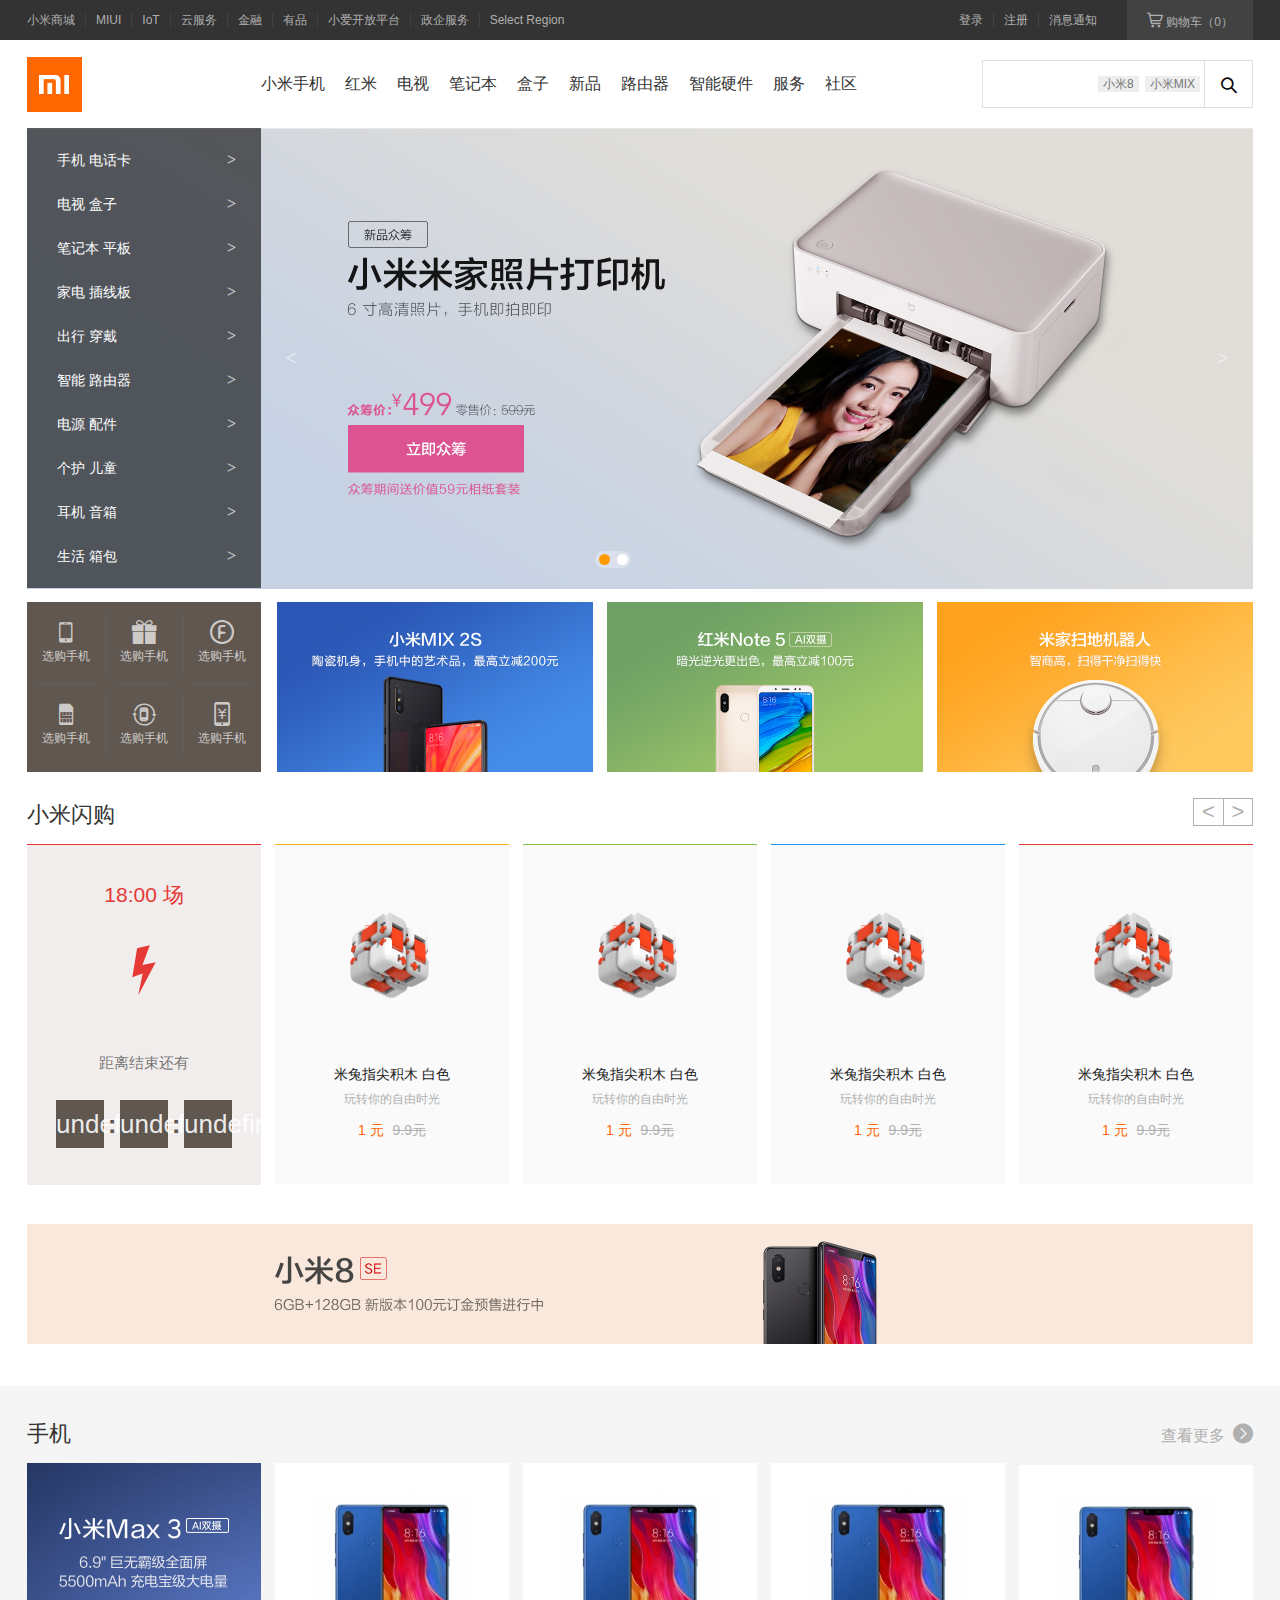
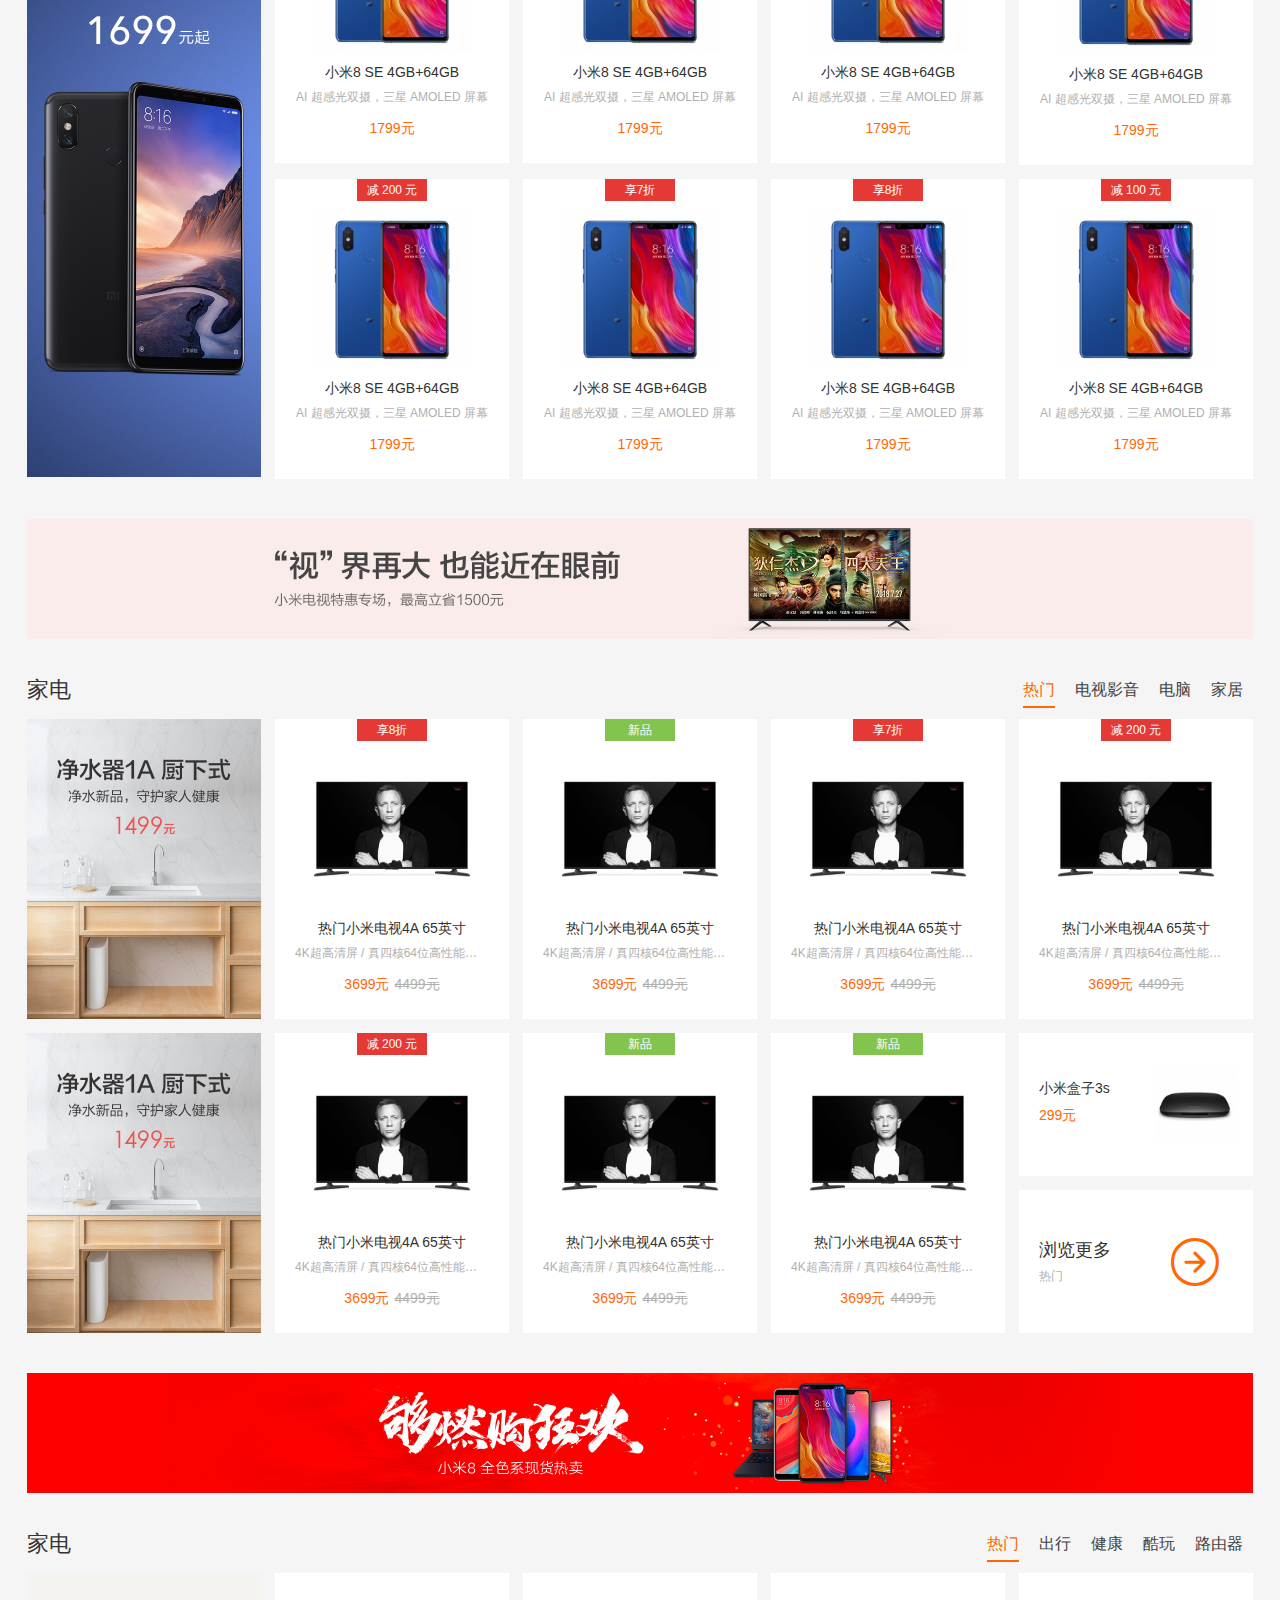
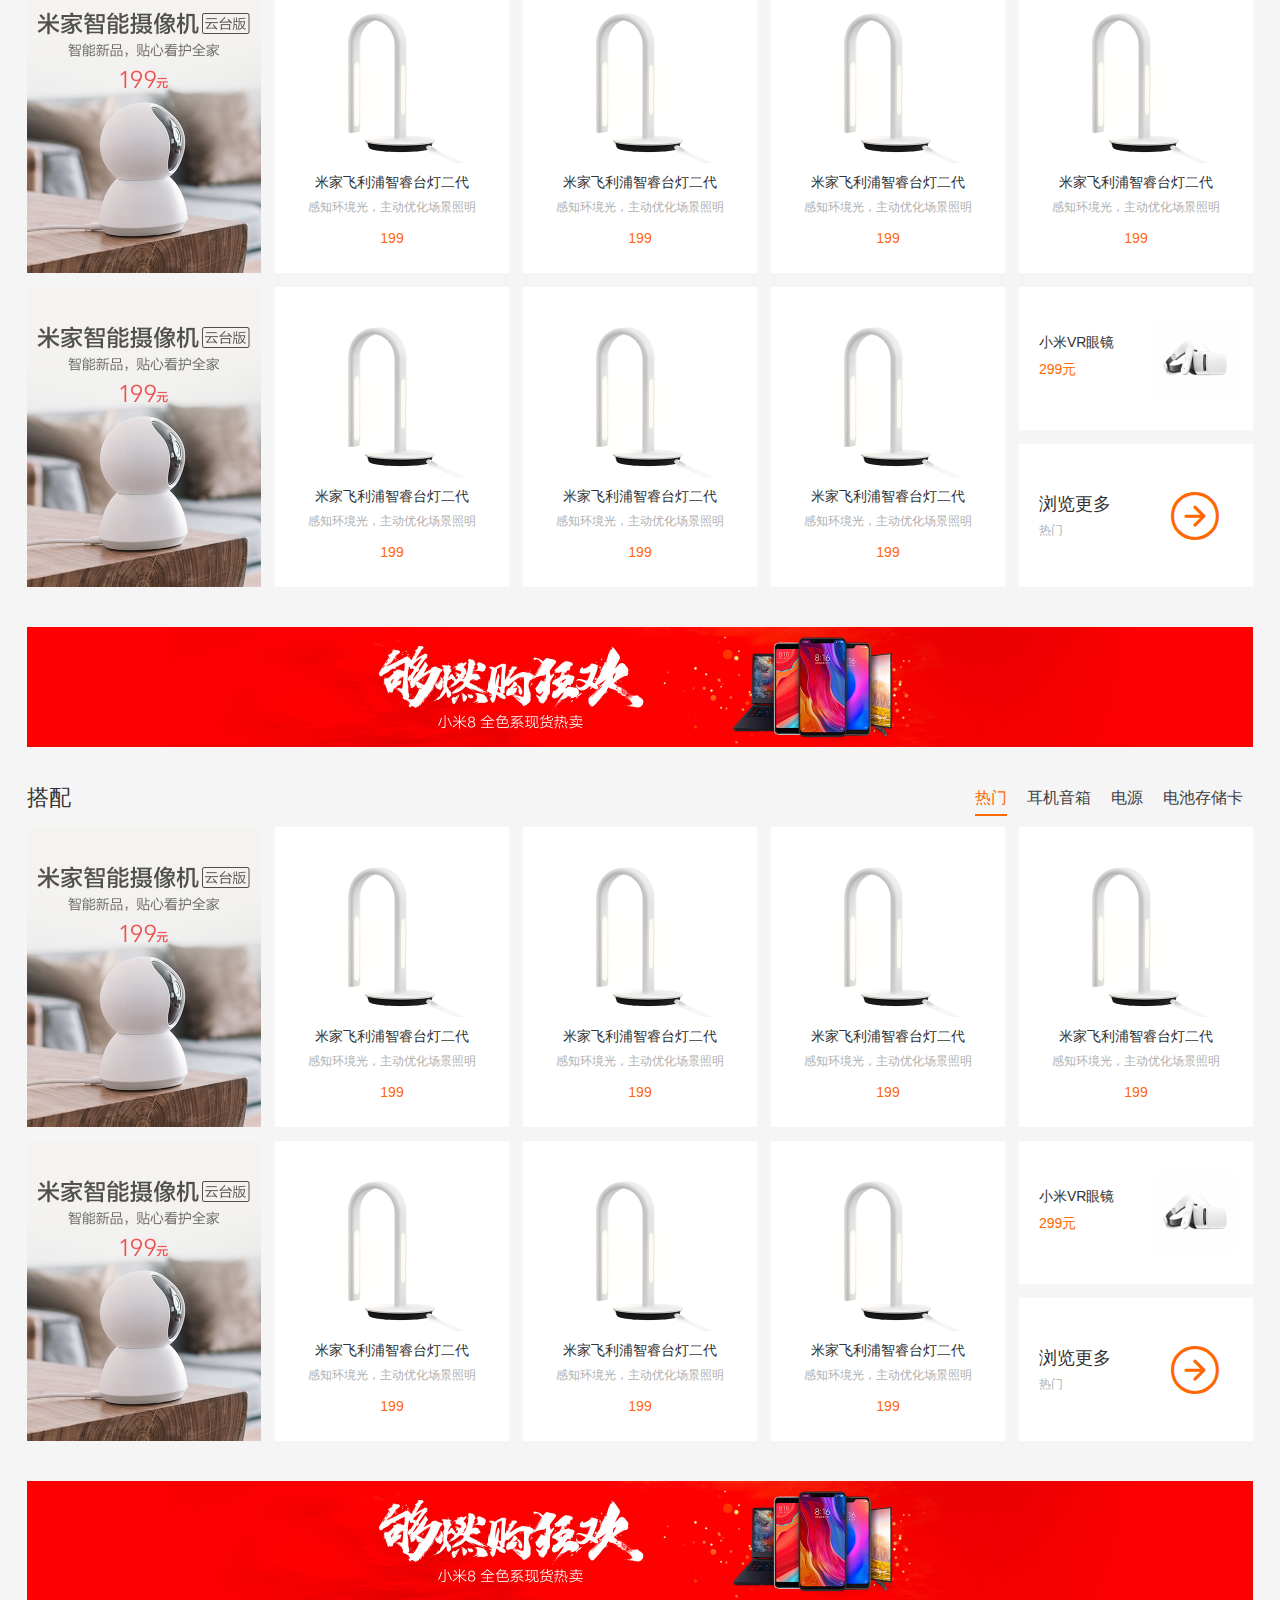
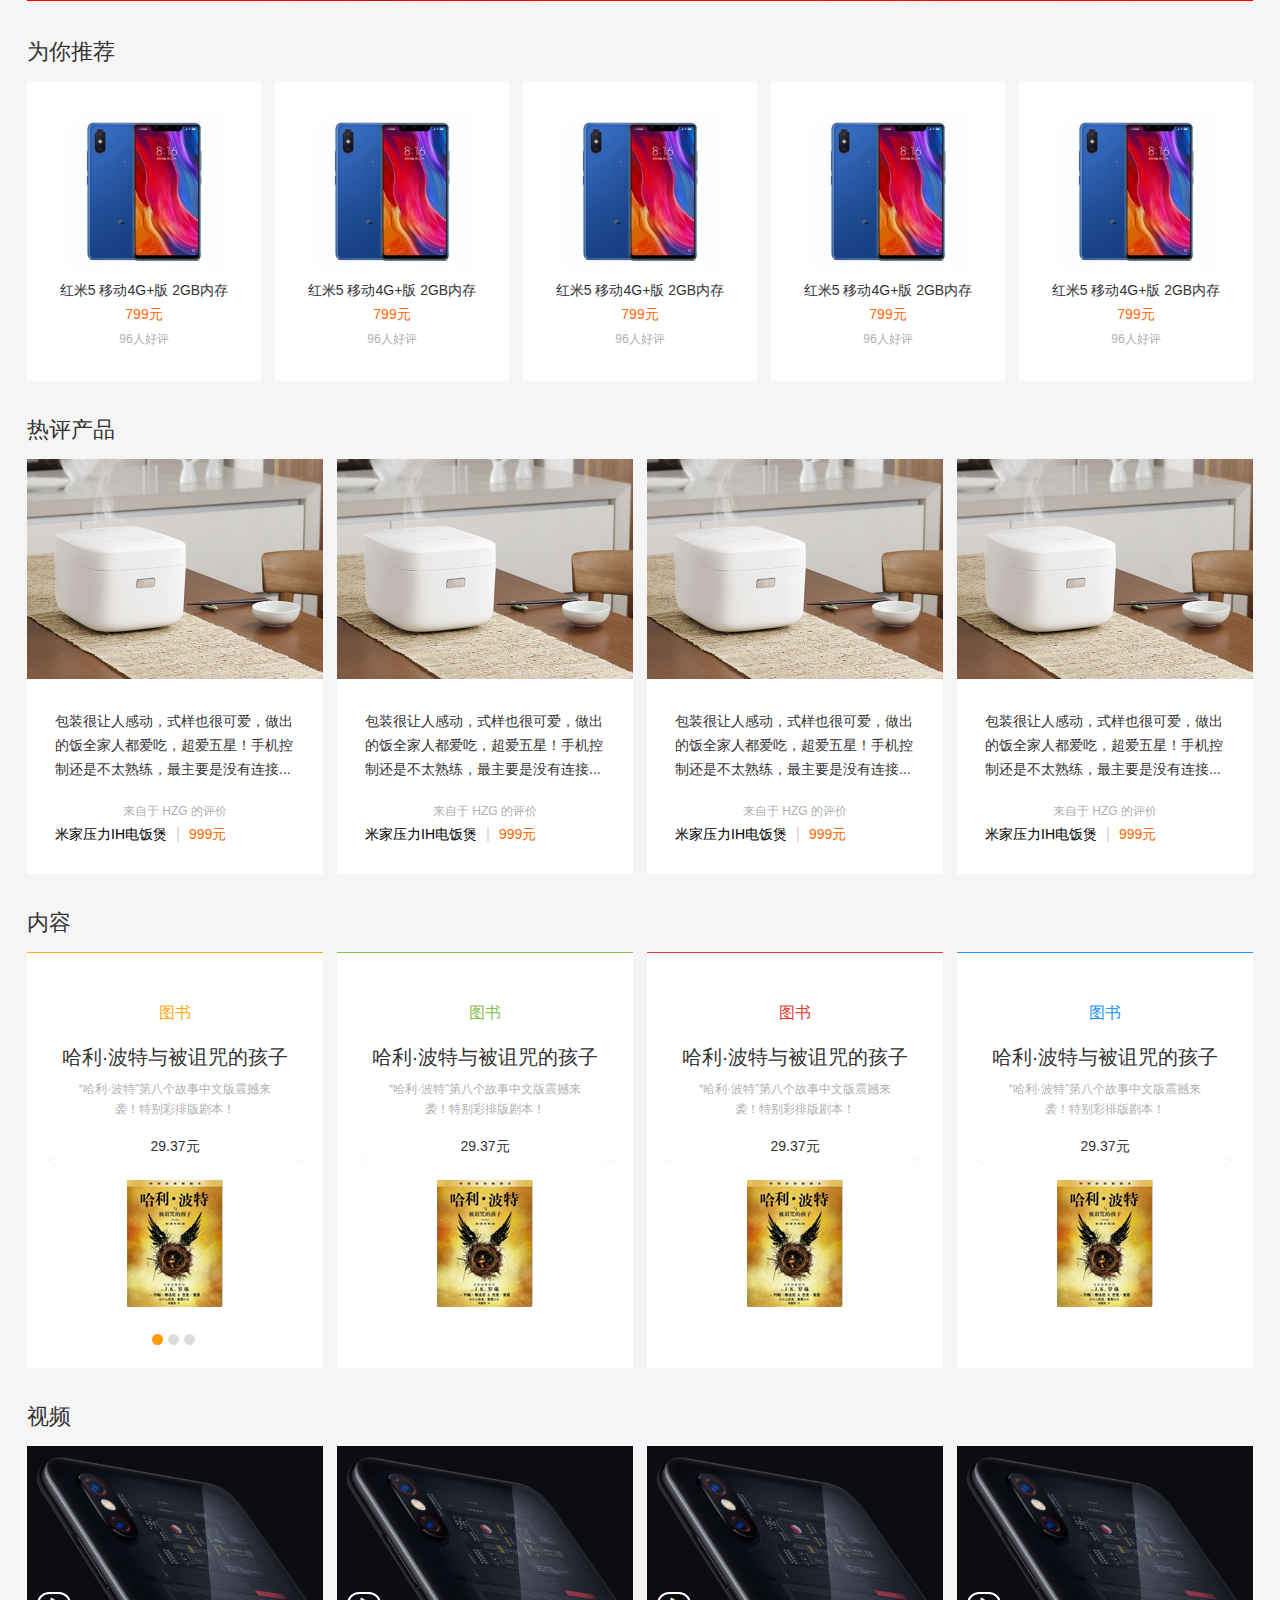
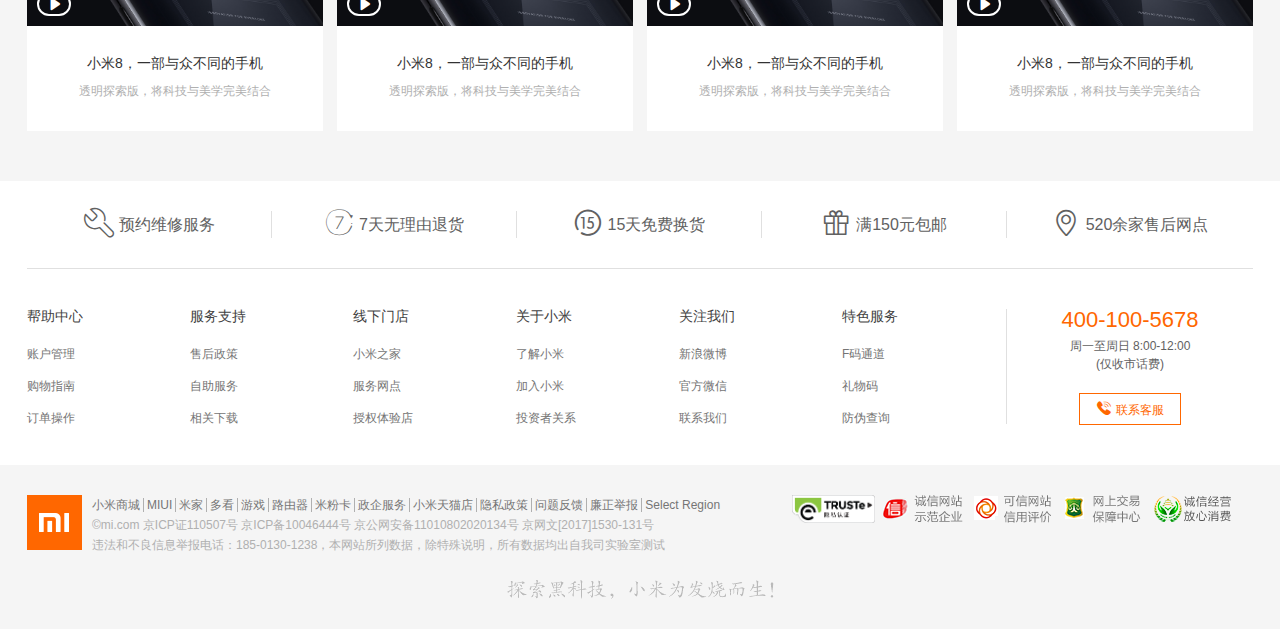
==== src/main/resources/static/index.html @ 30f866f5 "新增实体类跟index.html" ====
<!DOCTYPE html>
<html lang="en">
<head>
	<meta charset="UTF-8">
	<title>LY小米商城 - 小米8、小米MIX 2S、红米6 Pro、小米电视官方网站</title>
	<!-- 页面关键字 -->
	<meta name="keywords" content="小米,小米8,小米7,红米5Plus,小米MIX2,小米商城" />
	<!-- 页面的描述 -->
	<meta name="description" content="小米商城直营小米公司旗下所有产品，囊括小米手机系列小米Note 3、小米8、小米MIX 2S，红米手机系列红米5 Plus、红米6 Pro，智能硬件，配件及小米生活周边，同时提供小米客户服务及售后支持。" />

	<!-- 收藏夹图标 -->
	<link rel="shortcut icon" href="static/images/favicon.ico">

	<!-- 先引入重置的CSS样式文件 -->
	<link rel="stylesheet" href="static/css/reset.css">

	<!-- 引入字体图标的css文件 -->
	<link rel="stylesheet" href="static/css/iconfont.css">	

	<!-- 引入当前页面的CSS文件 -->
	<link rel="stylesheet" href="static/css/index2.css">
</head>
<body>
	<div class="container">
		<!-- 顶部导航 start -->
		<div class="header_bar">
			<div class="header con_width">
				<!-- 左侧菜单 -->
				<div class="header_nav">
					<ul>
						<li><a href="#">小米商城</a></li>
						<li><a href="#">MIUI</a></li>
						<li><a href="#">IoT</a></li>
						<li><a href="#">云服务</a></li>
						<li><a href="#">金融</a></li>
						<li><a href="#">有品</a></li>
						<li><a href="#">小爱开放平台</a></li>
						<li><a href="#">政企服务</a></li>
						<li><a href="#">Select Region</a></li>
					</ul>
				</div>
				<!-- 右侧购物车 -->
				<div class="header_shopcart">
					<div class="shopcart_logo">
						<a href="#">
							<i class="iconfont icon-cart"></i>
							购物车（0）	
						</a>
						<div class="shopcart-info">
							<p>
								购物车中还没有商品，赶紧选购吧!
							</p>
						</div>
					</div>
				</div>
				<!--右侧登录、注册-->
				<div class="user-auction">
					<ul>
						<li><a href="#">登录</a></li>
						<li><a href="#">注册</a></li>
						<li><a href="#">消息通知</a></li>
					</ul>
				</div>
			</div>
		</div>
		<!-- 顶部导航 end -->
		<!-- 主体导航 start -->
		<div class="main_nav con_width">
			<div class="logo">
				<img src="static/images/mi-logo.png" alt="MIlogo" title="小米官网">
			</div>
			<div class="nav">
				<ul>
					<li><a href="#">小米手机</a>
						<div class="nav_item">
							<div class="nav_item_con con_width">
								<ul>
									<li>
										<label>新品</label>
										<a href="#" class="nav_item_con_img">
											<img src="static/images/mix2320-220.png" />
										</a>
										<a href="#" class="nav_item_con_name">小米8</a>
										<p>2699元起</p>
									</li>
									<li>
										<label>新品</label>
										<a href="#" class="nav_item_con_img">
											<img src="static/images/mix2320-220.png" />
										</a>
										<a href="#" class="nav_item_con_name">小米8</a>
										<p>2699元起</p>
									</li>
									<li>
										<label>新品</label>
										<a href="#" class="nav_item_con_img">
											<img src="static/images/mix2320-220.png" />
										</a>
										<a href="#" class="nav_item_con_name">小米8</a>
										<p>2699元起</p>
									</li>
									<li>
										<label>新品</label>
										<a href="#" class="nav_item_con_img">
											<img src="static/images/mix2320-220.png" />
										</a>
										<a href="#" class="nav_item_con_name">小米8</a>
										<p>2699元起</p>
									</li>
									<li>
										<label>新品</label>
										<a href="#" class="nav_item_con_img">
											<img src="static/images/mix2320-220.png" />
										</a>
										<a href="#" class="nav_item_con_name">小米8</a>
										<p>2699元起</p>
									</li>
									<li>
										<label>新品</label>
										<a href="#" class="nav_item_con_img">
											<img src="static/images/mix2320-220.png" />
										</a>
										<a href="#" class="nav_item_con_name">小米8</a>
										<p>2699元起</p>
									</li>
								</ul>
							</div>
						</div>
					</li>
					<li><a href="#">红米</a></li>
					<li><a href="#">电视</a></li>
					<li><a href="#">笔记本</a>
						<div class="nav_item">
							<div class="nav_item_con con_width">
								<ul>
									<li>
										<label>新品</label>
										<a href="#" class="nav_item_con_img">
											<img src="static/images/bijiben320.jpg" />
										</a>
										<a href="#" class="nav_item_con_name">小米8</a>
										<p>2699元起</p>
									</li>
									<li>
										<label>新品</label>
										<a href="#" class="nav_item_con_img">
											<img src="static/images/bijiben320.jpg" />
										</a>
										<a href="#" class="nav_item_con_name">小米8</a>
										<p>2699元起</p>
									</li>
									<li>
										<label>新品</label>
										<a href="#" class="nav_item_con_img">
											<img src="static/images/bijiben320.jpg" />
										</a>
										<a href="#" class="nav_item_con_name">小米8</a>
										<p>2699元起</p>
									</li>
								</ul>
							</div>
						</div>
					</li>
					<li><a href="#">盒子</a></li>
					<li><a href="#">新品</a></li>
					<li><a href="#">路由器</a></li>
					<li><a href="#">智能硬件</a></li>
					<li><a href="#">服务</a></li>
					<li><a href="#">社区</a></li>
				</ul>
			</div>
			<!-- 搜索部分 start -->
			<div class="search_box">
				<form auction="#">
					<input type="search" name="search" class="search" />
					<button>
						<i class="iconfont icon-sousuo"></i>
					</button>
					<!-- 默认搜索内容 -->
					<div class="search_default">
						<ul>
							<li><a href="#">小米8</a></li>
							<li><a href="#">小米MIX</a></li>
						</ul>
					</div>
					<!-- 下拉列表内容 -->
					<div class="datalist">
						<ul>
							<li><a href="#">小米6X<span>约有6件</span></a></li>
							<li><a href="#">小米MIX 2S<span>约有5件</span></a></li>
							<li><a href="#">黑鲨游戏手机<span>约有3件</span></a></li>
							<li><a href="#">红米Note 5<span>约有6件</span></a></li>
							<li><a href="#">红米5A<span>约有13件</span></a></li>
							<li><a href="#">小米电话4C<span>约有5件</span></a></li>
							<li><a href="#">电视32英寸<span>约有3件</span></a></li>
						</ul>
					</div>
				</form>
			</div>
			<!-- 搜索部分 end -->
		</div>
		<!-- 主体导航 end -->

		<!-- 定义分类菜单和banner图 start -->
		<div class="home_container con_width">
			<!-- 定义菜单 -->
			<div class="menu_list">
				<ul>
					<li><a href="#">手机 电话卡<span class="arrow">&gt;</span></a>
						<div class="menu_list_item">
							<ul class="menu_list_goods menu_col_4">
								<li>
									<a href="#">
										<img src="static/images/note3-80-2.png" alt="">
										<span>小米Note 3</span>
									</a>
								</li>
								<li>
									<a href="#">
										<img src="static/images/note3-80-2.png" alt="">
										<span>小米Note 3</span>
									</a>
								</li>
								<li>
									<a href="#">
										<img src="static/images/note3-80-2.png" alt="">
										<span>小米Note 3</span>
									</a>
								</li>
								<li>
									<a href="#">
										<img src="static/images/note3-80-2.png" alt="">
										<span>小米Note 3</span>
									</a>
								</li>
								<li>
									<a href="#">
										<img src="static/images/note3-80-2.png" alt="">
										<span>小米Note 3</span>
									</a>
								</li>
								<li>
									<a href="#">
										<img src="static/images/note3-80-2.png" alt="">
										<span>小米Note 3</span>
									</a>
								</li>
								<li>
									<a href="#">
										<img src="static/images/note3-80-2.png" alt="">
										<span>小米Note 3</span>
									</a>
								</li>
								<li>
									<a href="#">
										<img src="static/images/note3-80-2.png" alt="">
										<span>小米Note 3</span>
									</a>
								</li>
								<li>
									<a href="#">
										<img src="static/images/note3-80-2.png" alt="">
										<span>小米Note 3</span>
									</a>
								</li>
								<li>
									<a href="#">
										<img src="static/images/note3-80-2.png" alt="">
										<span>小米Note 3</span>
									</a>
								</li>
								<li>
									<a href="#">
										<img src="static/images/note3-80-2.png" alt="">
										<span>小米Note 3</span>
									</a>
								</li>
								<li>
									<a href="#">
										<img src="static/images/note3-80-2.png" alt="">
										<span>小米Note 3</span>
									</a>
								</li>
								<li>
									<a href="#">
										<img src="static/images/note3-80-2.png" alt="">
										<span>小米Note 3</span>
									</a>
								</li>
								<li>
									<a href="#">
										<img src="static/images/note3-80-2.png" alt="">
										<span>小米Note 3</span>
									</a>
								</li>
								<li>
									<a href="#">
										<img src="static/images/note3-80-2.png" alt="">
										<span>小米Note 3</span>
									</a>
								</li>
								<li>
									<a href="#">
										<img src="static/images/note3-80-2.png" alt="">
										<span>小米Note 3</span>
									</a>
								</li>
								<li>
									<a href="#">
										<img src="static/images/note3-80-2.png" alt="">
										<span>小米Note 3</span>
									</a>
								</li>
								<li>
									<a href="#">
										<img src="static/images/note3-80-2.png" alt="">
										<span>小米Note 3</span>
									</a>
								</li>
								<li>
									<a href="#">
										<img src="static/images/note3-80-2.png" alt="">
										<span>小米Note 3</span>
									</a>
								</li>
								<li>
									<a href="#">
										<img src="static/images/note3-80-2.png" alt="">
										<span>小米Note 3</span>
									</a>
								</li>
								<li>
									<a href="#">
										<img src="static/images/note3-80-2.png" alt="">
										<span>小米Note 3</span>
									</a>
								</li>
								<li>
									<a href="#">
										<img src="static/images/note3-80-2.png" alt="">
										<span>小米Note 3</span>
									</a>
								</li>
								<li>
									<a href="#">
										<img src="static/images/note3-80-2.png" alt="">
										<span>小米Note 3</span>
									</a>
								</li>
								<li>
									<a href="#">
										<img src="static/images/note3-80-2.png" alt="">
										<span>小米Note 3</span>
									</a>
								</li>
							</ul>
						</div>
					</li>
					<li><a href="#">电视 盒子<span class="arrow">&gt;</span></a>
						<div class="menu_list_item">
							<ul class="menu_list_goods menu_col_3">
								<li>
									<a href="#">
										<img src="static/images/note3-80-2.png" alt="">
										<span>小米Note 3</span>
									</a>
								</li>
								<li>
									<a href="#">
										<img src="static/images/note3-80-2.png" alt="">
										<span>小米Note 3</span>
									</a>
								</li>
								<li>
									<a href="#">
										<img src="static/images/note3-80-2.png" alt="">
										<span>小米Note 3</span>
									</a>
								</li>
								<li>
									<a href="#">
										<img src="static/images/note3-80-2.png" alt="">
										<span>小米Note 3</span>
									</a>
								</li>
								<li>
									<a href="#">
										<img src="static/images/note3-80-2.png" alt="">
										<span>小米Note 3</span>
									</a>
								</li>
								<li>
									<a href="#">
										<img src="static/images/note3-80-2.png" alt="">
										<span>小米Note 3</span>
									</a>
								</li>
								<li>
									<a href="#">
										<img src="static/images/note3-80-2.png" alt="">
										<span>小米Note 3</span>
									</a>
								</li>
								<li>
									<a href="#">
										<img src="static/images/note3-80-2.png" alt="">
										<span>小米Note 3</span>
									</a>
								</li>
								<li>
									<a href="#">
										<img src="static/images/note3-80-2.png" alt="">
										<span>小米Note 3</span>
									</a>
								</li>
								<li>
									<a href="#">
										<img src="static/images/note3-80-2.png" alt="">
										<span>小米Note 3</span>
									</a>
								</li>
								<li>
									<a href="#">
										<img src="static/images/note3-80-2.png" alt="">
										<span>小米Note 3</span>
									</a>
								</li>
								<li>
									<a href="#">
										<img src="static/images/note3-80-2.png" alt="">
										<span>小米Note 3</span>
									</a>
								</li>
								<li>
									<a href="#">
										<img src="static/images/note3-80-2.png" alt="">
										<span>小米Note 3</span>
									</a>
								</li>
								<li>
									<a href="#">
										<img src="static/images/note3-80-2.png" alt="">
										<span>小米Note 3</span>
									</a>
								</li>
								<li>
									<a href="#">
										<img src="static/images/note3-80-2.png" alt="">
										<span>小米Note 3</span>
									</a>
								</li>
								<li>
									<a href="#">
										<img src="static/images/note3-80-2.png" alt="">
										<span>小米Note 3</span>
									</a>
								</li>
								<li>
									<a href="#">
										<img src="static/images/note3-80-2.png" alt="">
										<span>小米Note 3</span>
									</a>
								</li>
								<li>
									<a href="#">
										<img src="static/images/note3-80-2.png" alt="">
										<span>小米Note 3</span>
									</a>
								</li>
							</ul>
						</div>
					</li>
					<li><a href="#">笔记本 平板<span class="arrow">&gt;</span></a>
						<div class="menu_list_item">
							<ul class="menu_list_goods menu_col_2">
								<li>
									<a href="#">
										<img src="static/images/note3-80-2.png" alt="">
										<span>小米Note 3</span>
									</a>
								</li>
								<li>
									<a href="#">
										<img src="static/images/note3-80-2.png" alt="">
										<span>小米Note 3</span>
									</a>
								</li>
								<li>
									<a href="#">
										<img src="static/images/note3-80-2.png" alt="">
										<span>小米Note 3</span>
									</a>
								</li>
								<li>
									<a href="#">
										<img src="static/images/note3-80-2.png" alt="">
										<span>小米Note 3</span>
									</a>
								</li>
								<li>
									<a href="#">
										<img src="static/images/note3-80-2.png" alt="">
										<span>小米Note 3</span>
									</a>
								</li>
								<li>
									<a href="#">
										<img src="static/images/note3-80-2.png" alt="">
										<span>小米Note 3</span>
									</a>
								</li>
								<li>
									<a href="#">
										<img src="static/images/note3-80-2.png" alt="">
										<span>小米Note 3</span>
									</a>
								</li>
								<li>
									<a href="#">
										<img src="static/images/note3-80-2.png" alt="">
										<span>小米Note 3</span>
									</a>
								</li>
								<li>
									<a href="#">
										<img src="static/images/note3-80-2.png" alt="">
										<span>小米Note 3</span>
									</a>
								</li>
							</ul>
						</div>
					</li>
					<li><a href="#">家电 插线板<span class="arrow">&gt;</span></a></li>
					<li><a href="#">出行 穿戴<span class="arrow">&gt;</span></a></li>
					<li><a href="#">智能 路由器<span class="arrow">&gt;</span></a></li>
					<li><a href="#">电源 配件<span class="arrow">&gt;</span></a></li>
					<li><a href="#">个护 儿童<span class="arrow">&gt;</span></a></li>
					<li><a href="#">耳机 音箱<span class="arrow">&gt;</span></a></li>
					<li><a href="#">生活 箱包<span class="arrow">&gt;</span></a></li>
				</ul>
			</div>
			<!-- 定义banner -->
			<div id="banner">
				<ul>
					<li class="active">
						<a href="#"><img src="static/images/mi_banner1.jpg" alt="小米" title="小米"></a>
					</li>
					<li>
						<a href="#"><img src="static/images/mi_banner2.jpg" alt="小米" title="小米"></a>
					</li>
				</ul>
				<div id="circle-list">
					<ul>
						<li class="active-circle"></li>
						<li></li>
					</ul>
				</div>
				<div id="banner-left" class="banner-arrow">&lt;</div>
				<div id="banner-right" class="banner-arrow">&gt;</div>
			</div>
		</div>
		<!-- 定义分类菜单和banner图 end -->

		<!-- 定义推荐部分 start -->
		<div class="recommend con_width">
			<div class="recommend_left">
				<ul>
					<li><a href="#"><i class="iconfont icon-shouji"></i><span>选购手机</span></a><div class="bottom_line"></div></li>
					<li><a href="#"><i class="iconfont icon-lihe"></i><span>选购手机</span></a>
						<div class="bottom_line"></div>
					</li>
					<li><a href="#"><i class="iconfont icon-Fma"></i><span>选购手机</span></a>
					<div class="bottom_line"></div></li>
				</ul>
				<ul>
					<li><a href="#"><i class="iconfont icon-shoujiqia"></i><span>选购手机</span></a></li>
					<li><a href="#"><i class="iconfont icon-yijiuhuanxin"></i><span>选购手机</span></a></li>
					<li><a href="#"><i class="iconfont icon-huafeichongzhi"></i><span>选购手机</span></a></li>
				</ul>
			</div>
			<div class="recommend_right">
				<ul>
					<li><a href=""><img src="static/images/img1.jpg" title="" alt=""/></a></li>
					<li><a href=""><img src="static/images/img2.jpg" title="" alt=""/></a></li>
					<li><a href=""><img src="static/images/img3.jpeg" title="" alt=""/></a></li>
				</ul>
			</div>
		</div>
		<!-- 定义推荐部分 end -->
		<!-- 小米闪购 start -->
		<div class="flashover con_width">
			<h1 class="list_title">小米闪购
				<div class="flashover_a">
					<a href="javascript:;" onclick="flashover('R')">&lt;</a>
					<a href="javascript:;" onclick="flashover('L')">&gt;</a>
				</div>
			</h1>
			<div class="flashover_list">
				<div class="flashover_item countdown goodlist4">
					<p class="countdown_title">18:00 场</p>
					<i class="iconfont icon-shandian"></i>
					<p class="countdown_desc">距离结束还有</p>
					<div class="countdown_time">
						<label class="countdown_time_item" id="_h">00</label>
						<label class="countdown_item_dot">:</label>
						<label class="countdown_time_item" id="_m">00</label>
						<label class="countdown_item_dot">:</label>
						<label class="countdown_time_item" id="_s">00</label>
					</div>
				</div>
				<div class="flashover_item_con" id="shangou">
					<div class="flashover_item_con_div" id="shangouCon" style="left: 0px">
						<div class="flashover_item flashover_goodlist goodlist1">
							<a href="#" alt="米兔指尖积木 白色" title="米兔指尖积木 白色">
								<div class="goodlist_content">
									<img src="static/images/good1.png" alt="">
									<p class="good_title">米兔指尖积木 白色</p>
									<p class="good_desc">玩转你的自由时光</p>
									<p class="good_price">1 元 <label>9.9元</label></p>
								</div>
							</a>
						</div>
						<div class="flashover_item flashover_goodlist goodlist2">
							<a href="#" alt="米兔指尖积木 白色" title="米兔指尖积木 白色">
								<div class="goodlist_content">
									<img src="static/images/good1.png" alt="">
									<p class="good_title">米兔指尖积木 白色</p>
									<p class="good_desc">玩转你的自由时光</p>
									<p class="good_price">1 元 <label>9.9元</label></p>
								</div>
							</a>
						</div>
						<div class="flashover_item flashover_goodlist goodlist3">
							<a href="#" alt="米兔指尖积木 白色" title="米兔指尖积木 白色">
								<div class="goodlist_content">
									<img src="static/images/good1.png" alt="">
									<p class="good_title">米兔指尖积木 白色</p>
									<p class="good_desc">玩转你的自由时光</p>
									<p class="good_price">1 元 <label>9.9元</label></p>
								</div>
							</a>
						</div>
						<div class="flashover_item flashover_goodlist goodlist4">
							<a href="#" alt="米兔指尖积木 白色" title="米兔指尖积木 白色">
								<div class="goodlist_content">
									<img src="static/images/good1.png" alt="">
									<p class="good_title">米兔指尖积木 白色</p>
									<p class="good_desc">玩转你的自由时光</p>
									<p class="good_price">1 元 <label>9.9元</label></p>
								</div>
							</a>
						</div>
						<div class="flashover_item flashover_goodlist goodlist1">
							<a href="#" alt="米兔指尖积木 白色" title="米兔指尖积木 白色">
								<div class="goodlist_content">
									<img src="static/images/good1.png" alt="">
									<p class="good_title">米兔指尖积木 白色</p>
									<p class="good_desc">玩转你的自由时光</p>
									<p class="good_price">2 元 <label>9.9元</label></p>
								</div>
							</a>
						</div>
						<div class="flashover_item flashover_goodlist goodlist2">
							<a href="#" alt="米兔指尖积木 白色" title="米兔指尖积木 白色">
								<div class="goodlist_content">
									<img src="static/images/good1.png" alt="">
									<p class="good_title">米兔指尖积木 白色</p>
									<p class="good_desc">玩转你的自由时光</p>
									<p class="good_price">2 元 <label>9.9元</label></p>
								</div>
							</a>
						</div>
						<div class="flashover_item flashover_goodlist goodlist3">
							<a href="#" alt="米兔指尖积木 白色" title="米兔指尖积木 白色">
								<div class="goodlist_content">
									<img src="static/images/good1.png" alt="">
									<p class="good_title">米兔指尖积木 白色</p>
									<p class="good_desc">玩转你的自由时光</p>
									<p class="good_price">2 元 <label>9.9元</label></p>
								</div>
							</a>
						</div>
						<div class="flashover_item flashover_goodlist goodlist4">
							<a href="#" alt="米兔指尖积木 白色" title="米兔指尖积木 白色">
								<div class="goodlist_content">
									<img src="static/images/good1.png" alt="">
									<p class="good_title">米兔指尖积木 白色</p>
									<p class="good_desc">玩转你的自由时光</p>
									<p class="good_price">2 元 <label>9.9元</label></p>
								</div>
							</a>
						</div>
					</div>
				</div>
			</div>
		</div>
		<!-- 小米闪购 end -->
		
		<!-- 广告 start -->
		<div class="ad_container con_width">
			<a href="#" alt="小米8 6G+128G" title="小米8 6G+128G"><img src="static/images/xmad_15326189127178_tugca.jpg"></a>
		</div>
		<!-- 广告 end -->
		
		<!-- 产品列表 start -->
		<div class="goods">
			<!-- 手机 start -->
			<div class="flashover con_width clearfix">
				<h1 class="list_title">手机<a href="">查看更多<i class="iconfont icon-xiangyoujiantou"></i></a></h1>
				<div class="goods_item_left1">
					<a href="#"><img src="static/images/xmad_15323220713837_GLBVX.jpg"/></a>
				</div>
				<div class="goods_item_right">
					<div class="goods_item_list">
						<div class="goodlist_content">
							<a href="#"><img src="static/images/pms_1527684990.93616987!220x220.jpg" alt=""></a>
							<p class="good_title"><a href="#">小米8 SE 4GB+64GB</a></p>
							<p class="good_desc">AI 超感光双摄，三星 AMOLED 屏幕</p>
							<p class="good_price">1799元</p>
						</div>
					</div>
					<div class="goods_item_list">
						<div class="goodlist_content">
							<a href="#"><img src="static/images/pms_1527684990.93616987!220x220.jpg" alt=""></a>
							<p class="good_title"><a href="#">小米8 SE 4GB+64GB</a></p>
							<p class="good_desc">AI 超感光双摄，三星 AMOLED 屏幕</p>
							<p class="good_price">1799元</p>
						</div>
					</div>
					<div class="goods_item_list">
						<div class="goodlist_content">
							<a href="#"><img src="static/images/pms_1527684990.93616987!220x220.jpg" alt=""></a>
							<p class="good_title"><a href="#">小米8 SE 4GB+64GB</a></p>
							<p class="good_desc">AI 超感光双摄，三星 AMOLED 屏幕</p>
							<p class="good_price">1799元</p>
						</div>
					</div>
					<div class="goods_item_list">
						<div class="goodlist_content">
							<a href="#"><img src="static/images/pms_1527684990.93616987!220x220.jpg" alt=""></a>
							<p class="good_title"><a href="#">小米8 SE 4GB+64GB</a></p>
							<p class="good_desc">AI 超感光双摄，三星 AMOLED 屏幕</p>
							<p class="good_price">1799元</p>
						</div>
					</div>
					<div class="goods_item_list">
						<div class="goodlist_content">
							<label>减 200 元</label>
							<a href="#"><img src="static/images/pms_1527684990.93616987!220x220.jpg" alt=""></a>
							<p class="good_title"><a href="#">小米8 SE 4GB+64GB</a></p>
							<p class="good_desc">AI 超感光双摄，三星 AMOLED 屏幕</p>
							<p class="good_price">1799元</p>
						</div>
					</div>
					<div class="goods_item_list">
						<div class="goodlist_content">
							<label>享7折</label>
							<a href="#"><img src="static/images/pms_1527684990.93616987!220x220.jpg" alt=""></a>
							<p class="good_title"><a href="#">小米8 SE 4GB+64GB</a></p>
							<p class="good_desc">AI 超感光双摄，三星 AMOLED 屏幕</p>
							<p class="good_price">1799元</p>
						</div>
					</div>
					<div class="goods_item_list">
						<div class="goodlist_content">
							<label>享8折</label>
							<a href="#"><img src="static/images/pms_1527684990.93616987!220x220.jpg" alt=""></a>
							<p class="good_title"><a href="#">小米8 SE 4GB+64GB</a></p>
							<p class="good_desc">AI 超感光双摄，三星 AMOLED 屏幕</p>
							<p class="good_price">1799元</p>
						</div>
					</div>
					<div class="goods_item_list">
						<div class="goodlist_content">
							<label>减 100 元</label>
							<a href="#"><img src="static/images/pms_1527684990.93616987!220x220.jpg" alt=""></a>
							<p class="good_title"><a href="#">小米8 SE 4GB+64GB</a></p>
							<p class="good_desc">AI 超感光双摄，三星 AMOLED 屏幕</p>
							<p class="good_price">1799元</p>
						</div>
					</div>
				</div>
			</div>
			<!-- 手机 end -->
		
			<!-- 广告 start -->
			<div class="ad_container con_width">
				<a href="#" alt="小米电视" title="小米电视"><img src="static/images/xmad_15329210161578_SWgUX.jpg"></a>
			</div>
			<!-- 广告 end -->

			<!-- 家电 start -->
			<div class="wiring con_width clearfix">
				<h1 class="list_title" id="houseElectricalTitle">家电
					<ul>
						<li class="active"><a href="#">热门</a></li>
						<li><a href="#">电视影音</a></li>
						<li><a href="#">电脑</a></li>
						<li><a href="#">家居</a></li>
					</ul>
				</h1>
				<div class="wiring_left">
					<a href="#"><img src="static/images/xmad_15232550390498_qwxEC.jpg"/></a>
					<a href="#"><img src="static/images/xmad_15232550390498_qwxEC.jpg"/></a>
				</div>
				<div class="wiring_right" id="houseElectricalDiv">
					<!-- 热门 -->
					<div class="wiring_right_con">
						<div class="goods_item_list">
							<div class="goodlist_content">
								<label>享8折</label>
								<a href="#"><img src="static/images/pms_1490077569.08131612!220x220.png" alt=""></a>
								<p class="good_title"><a href="#">热门小米电视4A 65英寸</a></p>
								<p class="good_desc">4K超高清屏 / 真四核64位高性能处理器</p>
								<p class="good_price">3699元<label>4499元</label></p>
							</div>
							<div class="goods_item_list_desc">
								<p class="goods_item_list_desc_con">小米电视给我惊喜，昨天下午下单，第二天上午就送到家啦...</p>
								<span> 来自于 陈金壮 的评价</span>
							</div>
						</div>
						<div class="goods_item_list">
							<div class="goodlist_content">
								<label class="new_good">新品</label>
								<a href="#"><img src="static/images/pms_1490077569.08131612!220x220.png" alt=""></a>
								<p class="good_title"><a href="#">热门小米电视4A 65英寸</a></p>
								<p class="good_desc">4K超高清屏 / 真四核64位高性能处理器</p>
								<p class="good_price">3699元<label>4499元</label></p>
							</div>
							<div class="goods_item_list_desc">
								<p class="goods_item_list_desc_con">小米电视给我惊喜，昨天下午下单，第二天上午就送到家啦...</p>
								<span> 来自于 陈金壮 的评价</span>
							</div>
						</div>
						<div class="goods_item_list">
							<div class="goodlist_content">
								<label>享7折</label>
								<a href="#"><img src="static/images/pms_1490077569.08131612!220x220.png" alt=""></a>
								<p class="good_title"><a href="#">热门小米电视4A 65英寸</a></p>
								<p class="good_desc">4K超高清屏 / 真四核64位高性能处理器</p>
								<p class="good_price">3699元<label>4499元</label></p>
							</div>
							<div class="goods_item_list_desc">
								<p class="goods_item_list_desc_con">小米电视给我惊喜，昨天下午下单，第二天上午就送到家啦...</p>
								<span> 来自于 陈金壮 的评价</span>
							</div>
						</div>
						<div class="goods_item_list">
							<div class="goodlist_content">
								<label>减 200 元</label>
								<a href="#"><img src="static/images/pms_1490077569.08131612!220x220.png" alt=""></a>
								<p class="good_title"><a href="#">热门小米电视4A 65英寸</a></p>
								<p class="good_desc">4K超高清屏 / 真四核64位高性能处理器</p>
								<p class="good_price">3699元<label>4499元</label></p>
							</div>
							<div class="goods_item_list_desc">
								<p class="goods_item_list_desc_con">小米电视给我惊喜，昨天下午下单，第二天上午就送到家啦...</p>
								<span> 来自于 陈金壮 的评价</span>
							</div>
						</div>
						<div class="goods_item_list">
							<div class="goodlist_content">
								<label>减 200 元</label>
								<a href="#"><img src="static/images/pms_1490077569.08131612!220x220.png" alt=""></a>
								<p class="good_title"><a href="#">热门小米电视4A 65英寸</a></p>
								<p class="good_desc">4K超高清屏 / 真四核64位高性能处理器</p>
								<p class="good_price">3699元<label>4499元</label></p>
							</div>
							<div class="goods_item_list_desc">
								<p class="goods_item_list_desc_con">小米电视给我惊喜，昨天下午下单，第二天上午就送到家啦...</p>
								<span> 来自于 陈金壮 的评价</span>
							</div>
						</div>
						<div class="goods_item_list">
							<div class="goodlist_content">
								<label class="new_good">新品</label>
								<a href="#"><img src="static/images/pms_1490077569.08131612!220x220.png" alt=""></a>
								<p class="good_title"><a href="#">热门小米电视4A 65英寸</a></p>
								<p class="good_desc">4K超高清屏 / 真四核64位高性能处理器</p>
								<p class="good_price">3699元<label>4499元</label></p>
							</div>
							<div class="goods_item_list_desc">
								<p class="goods_item_list_desc_con">小米电视给我惊喜，昨天下午下单，第二天上午就送到家啦...</p>
								<span> 来自于 陈金壮 的评价</span>
							</div>
						</div>
						<div class="goods_item_list">
							<div class="goodlist_content">
								<label class="new_good">新品</label>
								<a href="#"><img src="static/images/pms_1490077569.08131612!220x220.png" alt=""></a>
								<p class="good_title"><a href="#">热门小米电视4A 65英寸</a></p>
								<p class="good_desc">4K超高清屏 / 真四核64位高性能处理器</p>
								<p class="good_price">3699元<label>4499元</label></p>
							</div>
							<div class="goods_item_list_desc">
								<p class="goods_item_list_desc_con">小米电视给我惊喜，昨天下午下单，第二天上午就送到家啦...</p>
								<span> 来自于 陈金壮 的评价</span>
							</div>
						</div>
						
						<div class="goods_item_list_last">
							<div class="goods_item_last_list clearfix">
								<div class="goods_item_last_list_left">
									<a href="#">小米盒子3s</a>
									<span>299元</span>
								</div>
								<div class="goods_item_last_list_right">
									<img src="static/images/pms_1479190789.95594557!220x220.jpg" />
								</div>
							</div>
							<div class="goods_item_last_list clearfix">
								<div class="goods_item_last_list_left">
									<a href="#" class="more">
										<p>浏览更多</p>
										<label>热门</label>
									</a>
								</div>
								<div class="goods_item_last_list_right">
									<a href="#"><i class="iconfont icon-you"></i></a>
								</div>
							</div>
						</div>
					</div>	
					<!-- 电视影音 -->
					<div class="wiring_right_con hide">
						<div class="goods_item_list">
							<div class="goodlist_content">
								<label>享8折</label>
								<a href="#"><img src="static/images/pms_1490077569.08131612!220x220.png" alt=""></a>
								<p class="good_title"><a href="#">电视影音</a></p>
								<p class="good_desc">4K超高清屏 / 真四核64位高性能处理器</p>
								<p class="good_price">3699元<label>4499元</label></p>
							</div>
							<div class="goods_item_list_desc">
								<p class="goods_item_list_desc_con">小米电视给我惊喜，昨天下午下单，第二天上午就送到家啦...</p>
								<span> 来自于 陈金壮 的评价</span>
							</div>
						</div>
						<div class="goods_item_list">
							<div class="goodlist_content">
								<label class="new_good">新品</label>
								<a href="#"><img src="static/images/pms_1490077569.08131612!220x220.png" alt=""></a>
								<p class="good_title"><a href="#">小米电视4A 65英寸</a></p>
								<p class="good_desc">4K超高清屏 / 真四核64位高性能处理器</p>
								<p class="good_price">3699元<label>4499元</label></p>
							</div>
							<div class="goods_item_list_desc">
								<p class="goods_item_list_desc_con">小米电视给我惊喜，昨天下午下单，第二天上午就送到家啦...</p>
								<span> 来自于 陈金壮 的评价</span>
							</div>
						</div>
						<div class="goods_item_list">
							<div class="goodlist_content">
								<label>享7折</label>
								<a href="#"><img src="static/images/pms_1490077569.08131612!220x220.png" alt=""></a>
								<p class="good_title"><a href="#">小米电视4A 65英寸</a></p>
								<p class="good_desc">4K超高清屏 / 真四核64位高性能处理器</p>
								<p class="good_price">3699元<label>4499元</label></p>
							</div>
							<div class="goods_item_list_desc">
								<p class="goods_item_list_desc_con">小米电视给我惊喜，昨天下午下单，第二天上午就送到家啦...</p>
								<span> 来自于 陈金壮 的评价</span>
							</div>
						</div>
						<div class="goods_item_list">
							<div class="goodlist_content">
								<label>减 200 元</label>
								<a href="#"><img src="static/images/pms_1490077569.08131612!220x220.png" alt=""></a>
								<p class="good_title"><a href="#">电视影音小米电视4A 65英寸</a></p>
								<p class="good_desc">4K超高清屏 / 真四核64位高性能处理器</p>
								<p class="good_price">3699元<label>4499元</label></p>
							</div>
							<div class="goods_item_list_desc">
								<p class="goods_item_list_desc_con">小米电视给我惊喜，昨天下午下单，第二天上午就送到家啦...</p>
								<span> 来自于 陈金壮 的评价</span>
							</div>
						</div>
						<div class="goods_item_list">
							<div class="goodlist_content">
								<label>减 200 元</label>
								<a href="#"><img src="static/images/pms_1490077569.08131612!220x220.png" alt=""></a>
								<p class="good_title"><a href="#">小米电视4A 65英寸</a></p>
								<p class="good_desc">4K超高清屏 / 真四核64位高性能处理器</p>
								<p class="good_price">3699元<label>4499元</label></p>
							</div>
							<div class="goods_item_list_desc">
								<p class="goods_item_list_desc_con">小米电视给我惊喜，昨天下午下单，第二天上午就送到家啦...</p>
								<span> 来自于 陈金壮 的评价</span>
							</div>
						</div>
						<div class="goods_item_list">
							<div class="goodlist_content">
								<label class="new_good">新品</label>
								<a href="#"><img src="static/images/pms_1490077569.08131612!220x220.png" alt=""></a>
								<p class="good_title"><a href="#">小米电视4A 65英寸</a></p>
								<p class="good_desc">4K超高清屏 / 真四核64位高性能处理器</p>
								<p class="good_price">3699元<label>4499元</label></p>
							</div>
							<div class="goods_item_list_desc">
								<p class="goods_item_list_desc_con">小米电视给我惊喜，昨天下午下单，第二天上午就送到家啦...</p>
								<span> 来自于 陈金壮 的评价</span>
							</div>
						</div>
						<div class="goods_item_list">
							<div class="goodlist_content">
								<label class="new_good">新品</label>
								<a href="#"><img src="static/images/pms_1490077569.08131612!220x220.png" alt=""></a>
								<p class="good_title"><a href="#">电视影音小米电视4A 65英寸</a></p>
								<p class="good_desc">4K超高清屏 / 真四核64位高性能处理器</p>
								<p class="good_price">3699元<label>4499元</label></p>
							</div>
							<div class="goods_item_list_desc">
								<p class="goods_item_list_desc_con">小米电视给我惊喜，昨天下午下单，第二天上午就送到家啦...</p>
								<span> 来自于 陈金壮 的评价</span>
							</div>
						</div>
						
						<div class="goods_item_list_last">
							<div class="goods_item_last_list clearfix">
								<div class="goods_item_last_list_left">
									<a href="#">小米盒子3s</a>
									<span>299元</span>
								</div>
								<div class="goods_item_last_list_right">
									<img src="static/images/pms_1479190789.95594557!220x220.jpg" />
								</div>
							</div>
							<div class="goods_item_last_list clearfix">
								<div class="goods_item_last_list_left">
									<a href="#" class="more">
										<p>浏览更多</p>
										<label>电视影音</label>
									</a>
								</div>
								<div class="goods_item_last_list_right">
									<a href="#"><i class="iconfont icon-you"></i></a>
								</div>
							</div>
						</div>
					</div>	
					<!-- 电脑 -->
					<div class="wiring_right_con hide">
						<div class="goods_item_list">
							<div class="goodlist_content">
								<label>享8折</label>
								<a href="#"><img src="static/images/pms_1490077569.08131612!220x220.png" alt=""></a>
								<p class="good_title"><a href="#">电脑</a></p>
								<p class="good_desc">4K超高清屏 / 真四核64位高性能处理器</p>
								<p class="good_price">3699元<label>4499元</label></p>
							</div>
							<div class="goods_item_list_desc">
								<p class="goods_item_list_desc_con">小米电视给我惊喜，昨天下午下单，第二天上午就送到家啦...</p>
								<span> 来自于 陈金壮 的评价</span>
							</div>
						</div>
						<div class="goods_item_list">
							<div class="goodlist_content">
								<label class="new_good">新品</label>
								<a href="#"><img src="static/images/pms_1490077569.08131612!220x220.png" alt=""></a>
								<p class="good_title"><a href="#">小米电视4A 65英寸</a></p>
								<p class="good_desc">4K超高清屏 / 真四核64位高性能处理器</p>
								<p class="good_price">3699元<label>4499元</label></p>
							</div>
							<div class="goods_item_list_desc">
								<p class="goods_item_list_desc_con">小米电视给我惊喜，昨天下午下单，第二天上午就送到家啦...</p>
								<span> 来自于 陈金壮 的评价</span>
							</div>
						</div>
						<div class="goods_item_list">
							<div class="goodlist_content">
								<label>享7折</label>
								<a href="#"><img src="static/images/pms_1490077569.08131612!220x220.png" alt=""></a>
								<p class="good_title"><a href="#">电脑小米电视4A 65英寸</a></p>
								<p class="good_desc">4K超高清屏 / 真四核64位高性能处理器</p>
								<p class="good_price">3699元<label>4499元</label></p>
							</div>
							<div class="goods_item_list_desc">
								<p class="goods_item_list_desc_con">小米电视给我惊喜，昨天下午下单，第二天上午就送到家啦...</p>
								<span> 来自于 陈金壮 的评价</span>
							</div>
						</div>
						<div class="goods_item_list">
							<div class="goodlist_content">
								<label>减 200 元</label>
								<a href="#"><img src="static/images/pms_1490077569.08131612!220x220.png" alt=""></a>
								<p class="good_title"><a href="#">小米电视4A 65英寸</a></p>
								<p class="good_desc">4K超高清屏 / 真四核64位高性能处理器</p>
								<p class="good_price">3699元<label>4499元</label></p>
							</div>
							<div class="goods_item_list_desc">
								<p class="goods_item_list_desc_con">小米电视给我惊喜，昨天下午下单，第二天上午就送到家啦...</p>
								<span> 来自于 陈金壮 的评价</span>
							</div>
						</div>
						<div class="goods_item_list">
							<div class="goodlist_content">
								<label>减 200 元</label>
								<a href="#"><img src="static/images/pms_1490077569.08131612!220x220.png" alt=""></a>
								<p class="good_title"><a href="#">小米电视4A 65英寸</a></p>
								<p class="good_desc">4K超高清屏 / 真四核64位高性能处理器</p>
								<p class="good_price">3699元<label>4499元</label></p>
							</div>
							<div class="goods_item_list_desc">
								<p class="goods_item_list_desc_con">小米电视给我惊喜，昨天下午下单，第二天上午就送到家啦...</p>
								<span> 来自于 陈金壮 的评价</span>
							</div>
						</div>
						<div class="goods_item_list">
							<div class="goodlist_content">
								<label class="new_good">新品</label>
								<a href="#"><img src="static/images/pms_1490077569.08131612!220x220.png" alt=""></a>
								<p class="good_title"><a href="#">电脑小米电视4A 65英寸</a></p>
								<p class="good_desc">4K超高清屏 / 真四核64位高性能处理器</p>
								<p class="good_price">3699元<label>4499元</label></p>
							</div>
							<div class="goods_item_list_desc">
								<p class="goods_item_list_desc_con">小米电视给我惊喜，昨天下午下单，第二天上午就送到家啦...</p>
								<span> 来自于 陈金壮 的评价</span>
							</div>
						</div>
						<div class="goods_item_list">
							<div class="goodlist_content">
								<label class="new_good">新品</label>
								<a href="#"><img src="static/images/pms_1490077569.08131612!220x220.png" alt=""></a>
								<p class="good_title"><a href="#">电脑小米电视4A 65英寸</a></p>
								<p class="good_desc">4K超高清屏 / 真四核64位高性能处理器</p>
								<p class="good_price">3699元<label>4499元</label></p>
							</div>
							<div class="goods_item_list_desc">
								<p class="goods_item_list_desc_con">小米电视给我惊喜，昨天下午下单，第二天上午就送到家啦...</p>
								<span> 来自于 陈金壮 的评价</span>
							</div>
						</div>
						
						<div class="goods_item_list_last">
							<div class="goods_item_last_list clearfix">
								<div class="goods_item_last_list_left">
									<a href="#">小米盒子3s</a>
									<span>299元</span>
								</div>
								<div class="goods_item_last_list_right">
									<img src="static/images/pms_1479190789.95594557!220x220.jpg" />
								</div>
							</div>
							<div class="goods_item_last_list clearfix">
								<div class="goods_item_last_list_left">
									<a href="#" class="more">
										<p>浏览更多</p>
										<label>电脑</label>
									</a>
								</div>
								<div class="goods_item_last_list_right">
									<a href="#"><i class="iconfont icon-you"></i></a>
								</div>
							</div>
						</div>
					</div>	
					<!-- 家居 -->
					<div class="wiring_right_con hide">
						<div class="goods_item_list">
							<div class="goodlist_content">
								<label>享8折</label>
								<a href="#"><img src="static/images/pms_1490077569.08131612!220x220.png" alt=""></a>
								<p class="good_title"><a href="#">家居</a></p>
								<p class="good_desc">4K超高清屏 / 真四核64位高性能处理器</p>
								<p class="good_price">3699元<label>4499元</label></p>
							</div>
							<div class="goods_item_list_desc">
								<p class="goods_item_list_desc_con">小米电视给我惊喜，昨天下午下单，第二天上午就送到家啦...</p>
								<span> 来自于 陈金壮 的评价</span>
							</div>
						</div>
						<div class="goods_item_list">
							<div class="goodlist_content">
								<label class="new_good">新品</label>
								<a href="#"><img src="static/images/pms_1490077569.08131612!220x220.png" alt=""></a>
								<p class="good_title"><a href="#">家居小米电视4A 65英寸</a></p>
								<p class="good_desc">4K超高清屏 / 真四核64位高性能处理器</p>
								<p class="good_price">3699元<label>4499元</label></p>
							</div>
							<div class="goods_item_list_desc">
								<p class="goods_item_list_desc_con">小米电视给我惊喜，昨天下午下单，第二天上午就送到家啦...</p>
								<span> 来自于 陈金壮 的评价</span>
							</div>
						</div>
						<div class="goods_item_list">
							<div class="goodlist_content">
								<label>享7折</label>
								<a href="#"><img src="static/images/pms_1490077569.08131612!220x220.png" alt=""></a>
								<p class="good_title"><a href="#">小米电视4A 65英寸</a></p>
								<p class="good_desc">4K超高清屏 / 真四核64位高性能处理器</p>
								<p class="good_price">3699元<label>4499元</label></p>
							</div>
							<div class="goods_item_list_desc">
								<p class="goods_item_list_desc_con">小米电视给我惊喜，昨天下午下单，第二天上午就送到家啦...</p>
								<span> 来自于 陈金壮 的评价</span>
							</div>
						</div>
						<div class="goods_item_list">
							<div class="goodlist_content">
								<label>减 200 元</label>
								<a href="#"><img src="static/images/pms_1490077569.08131612!220x220.png" alt=""></a>
								<p class="good_title"><a href="#">家居小米电视4A 65英寸</a></p>
								<p class="good_desc">4K超高清屏 / 真四核64位高性能处理器</p>
								<p class="good_price">3699元<label>4499元</label></p>
							</div>
							<div class="goods_item_list_desc">
								<p class="goods_item_list_desc_con">小米电视给我惊喜，昨天下午下单，第二天上午就送到家啦...</p>
								<span> 来自于 陈金壮 的评价</span>
							</div>
						</div>
						<div class="goods_item_list">
							<div class="goodlist_content">
								<label>减 200 元</label>
								<a href="#"><img src="static/images/pms_1490077569.08131612!220x220.png" alt=""></a>
								<p class="good_title"><a href="#">小米电视4A 65英寸</a></p>
								<p class="good_desc">4K超高清屏 / 真四核64位高性能处理器</p>
								<p class="good_price">3699元<label>4499元</label></p>
							</div>
							<div class="goods_item_list_desc">
								<p class="goods_item_list_desc_con">小米电视给我惊喜，昨天下午下单，第二天上午就送到家啦...</p>
								<span> 来自于 陈金壮 的评价</span>
							</div>
						</div>
						<div class="goods_item_list">
							<div class="goodlist_content">
								<label class="new_good">新品</label>
								<a href="#"><img src="static/images/pms_1490077569.08131612!220x220.png" alt=""></a>
								<p class="good_title"><a href="#">小米电视4A 65英寸</a></p>
								<p class="good_desc">4K超高清屏 / 真四核64位高性能处理器</p>
								<p class="good_price">3699元<label>4499元</label></p>
							</div>
							<div class="goods_item_list_desc">
								<p class="goods_item_list_desc_con">小米电视给我惊喜，昨天下午下单，第二天上午就送到家啦...</p>
								<span> 来自于 陈金壮 的评价</span>
							</div>
						</div>
						<div class="goods_item_list">
							<div class="goodlist_content">
								<label class="new_good">新品</label>
								<a href="#"><img src="static/images/pms_1490077569.08131612!220x220.png" alt=""></a>
								<p class="good_title"><a href="#">家居小米电视4A 65英寸</a></p>
								<p class="good_desc">4K超高清屏 / 真四核64位高性能处理器</p>
								<p class="good_price">3699元<label>4499元</label></p>
							</div>
							<div class="goods_item_list_desc">
								<p class="goods_item_list_desc_con">小米电视给我惊喜，昨天下午下单，第二天上午就送到家啦...</p>
								<span> 来自于 陈金壮 的评价</span>
							</div>
						</div>
						
						<div class="goods_item_list_last">
							<div class="goods_item_last_list clearfix">
								<div class="goods_item_last_list_left">
									<a href="#">小米盒子3s</a>
									<span>299元</span>
								</div>
								<div class="goods_item_last_list_right">
									<img src="static/images/pms_1479190789.95594557!220x220.jpg" />
								</div>
							</div>
							<div class="goods_item_last_list clearfix">
								<div class="goods_item_last_list_left">
									<a href="#" class="more">
										<p>浏览更多</p>
										<label>家居</label>
									</a>
								</div>
								<div class="goods_item_last_list_right">
									<a href="#"><i class="iconfont icon-you"></i></a>
								</div>
							</div>
						</div>
					</div>					
					
				</div>
			</div>
			<!-- 家电 end -->

			<!-- 广告 start -->
			<div class="ad_container con_width">
				<a href="#" alt="小米电视" title="小米电视"><img src="static/images/xmad_15330597618059_zrRgh.jpg"></a>
			</div>
			<!-- 广告 end -->

			<!-- 智能 start -->
			<div class="wiring con_width clearfix">
				<h1 class="list_title">家电
					<ul>
						<li class="active"><a href="#">热门</a></li>
						<li><a href="#">出行</a></li>
						<li><a href="#">健康</a></li>
						<li><a href="#">酷玩</a></li>
						<li><a href="#">路由器</a></li>
					</ul>
				</h1>
				<div class="wiring_left">
					<a href="#"><img src="static/images/xmad_15266395374048_JnZQo.jpg"/></a>
					<a href="#"><img src="static/images/xmad_15266395374048_JnZQo.jpg"/></a>
				</div>
				<div class="wiring_right">
					<div class="goods_item_list">
						<div class="goodlist_content">
							<a href="#"><img src="static/images/cf6660a3-d424-4248-889f-0eed1e99a342.png" alt=""></a>
							<p class="good_title"><a href="#">米家飞利浦智睿台灯二代</a></p>
							<p class="good_desc">感知环境光，主动优化场景照明</p>
							<p class="good_price">199</p>
						</div>
						<div class="goods_item_list_desc">
							<p class="goods_item_list_desc_con">一流的服务、一流的设备、一流的技术、一流的设施、星级...</p>
							<span>来自于 上网辛苦了 的评价 </span>
						</div>
					</div>
					<div class="goods_item_list">
						<div class="goodlist_content">
							<a href="#"><img src="static/images/cf6660a3-d424-4248-889f-0eed1e99a342.png" alt=""></a>
							<p class="good_title"><a href="#">米家飞利浦智睿台灯二代</a></p>
							<p class="good_desc">感知环境光，主动优化场景照明</p>
							<p class="good_price">199</p>
						</div>
						<div class="goods_item_list_desc">
							<p class="goods_item_list_desc_con">一流的服务、一流的设备、一流的技术、一流的设施、星级...</p>
							<span>来自于 上网辛苦了 的评价 </span>
						</div>
					</div>
					<div class="goods_item_list">
						<div class="goodlist_content">
							<a href="#"><img src="static/images/cf6660a3-d424-4248-889f-0eed1e99a342.png" alt=""></a>
							<p class="good_title"><a href="#">米家飞利浦智睿台灯二代</a></p>
							<p class="good_desc">感知环境光，主动优化场景照明</p>
							<p class="good_price">199</p>
						</div>
						<div class="goods_item_list_desc">
							<p class="goods_item_list_desc_con">一流的服务、一流的设备、一流的技术、一流的设施、星级...</p>
							<span>来自于 上网辛苦了 的评价 </span>
						</div>
					</div>
					<div class="goods_item_list">
						<div class="goodlist_content">
							<a href="#"><img src="static/images/cf6660a3-d424-4248-889f-0eed1e99a342.png" alt=""></a>
							<p class="good_title"><a href="#">米家飞利浦智睿台灯二代</a></p>
							<p class="good_desc">感知环境光，主动优化场景照明</p>
							<p class="good_price">199</p>
						</div>
						<div class="goods_item_list_desc">
							<p class="goods_item_list_desc_con">一流的服务、一流的设备、一流的技术、一流的设施、星级...</p>
							<span>来自于 上网辛苦了 的评价 </span>
						</div>
					</div>
					<div class="goods_item_list">
						<div class="goodlist_content">
							<a href="#"><img src="static/images/cf6660a3-d424-4248-889f-0eed1e99a342.png" alt=""></a>
							<p class="good_title"><a href="#">米家飞利浦智睿台灯二代</a></p>
							<p class="good_desc">感知环境光，主动优化场景照明</p>
							<p class="good_price">199</p>
						</div>
						<div class="goods_item_list_desc">
							<p class="goods_item_list_desc_con">一流的服务、一流的设备、一流的技术、一流的设施、星级...</p>
							<span>来自于 上网辛苦了 的评价 </span>
						</div>
					</div>
					<div class="goods_item_list">
						<div class="goodlist_content">
							<a href="#"><img src="static/images/cf6660a3-d424-4248-889f-0eed1e99a342.png" alt=""></a>
							<p class="good_title"><a href="#">米家飞利浦智睿台灯二代</a></p>
							<p class="good_desc">感知环境光，主动优化场景照明</p>
							<p class="good_price">199</p>
						</div>
						<div class="goods_item_list_desc">
							<p class="goods_item_list_desc_con">一流的服务、一流的设备、一流的技术、一流的设施、星级...</p>
							<span>来自于 上网辛苦了 的评价 </span>
						</div>
					</div>
					<div class="goods_item_list">
						<div class="goodlist_content">
							<a href="#"><img src="static/images/cf6660a3-d424-4248-889f-0eed1e99a342.png" alt=""></a>
							<p class="good_title"><a href="#">米家飞利浦智睿台灯二代</a></p>
							<p class="good_desc">感知环境光，主动优化场景照明</p>
							<p class="good_price">199</p>
						</div>
						<div class="goods_item_list_desc">
							<p class="goods_item_list_desc_con">一流的服务、一流的设备、一流的技术、一流的设施、星级...</p>
							<span>来自于 上网辛苦了 的评价 </span>
						</div>
					</div>
					
					<div class="goods_item_list_last">
						<div class="goods_item_last_list clearfix">
							<div class="goods_item_last_list_left">
								<a href="#">小米VR眼镜</a>
								<span>299元</span>
							</div>
							<div class="goods_item_last_list_right">
								<img src="static/images/pms_1477985364.89714934!220x220.jpg" />
							</div>
						</div>
						<div class="goods_item_last_list clearfix">
							<div class="goods_item_last_list_left">
								<a href="#" class="more">
									<p>浏览更多</p>
									<label>热门</label>
								</a>
							</div>
							<div class="goods_item_last_list_right">
								<a href="#"><i class="iconfont icon-you"></i></a>
							</div>
						</div>
					</div>
				</div>
			</div>
			<!-- 智能 end -->

			<!-- 广告 start -->
			<div class="ad_container con_width">
				<a href="#" alt="小米电视" title="小米电视"><img src="static/images/xmad_15330597618059_zrRgh.jpg"></a>
			</div>
			<!-- 广告 end -->

			<!-- 搭配 start -->
			<div class="wiring con_width clearfix">
				<h1 class="list_title">搭配
					<ul>
						<li class="active"><a href="#">热门</a></li>
						<li><a href="#">耳机音箱</a></li>
						<li><a href="#">电源</a></li>
						<li><a href="#">电池存储卡</a></li>
					</ul>
				</h1>
				<div class="wiring_left">
					<a href="#"><img src="static/images/xmad_15266395374048_JnZQo.jpg"/></a>
					<a href="#"><img src="static/images/xmad_15266395374048_JnZQo.jpg"/></a>
				</div>
				<div class="wiring_right">
					<div class="goods_item_list">
						<div class="goodlist_content">
							<a href="#"><img src="static/images/cf6660a3-d424-4248-889f-0eed1e99a342.png" alt=""></a>
							<p class="good_title"><a href="#">米家飞利浦智睿台灯二代</a></p>
							<p class="good_desc">感知环境光，主动优化场景照明</p>
							<p class="good_price">199</p>
						</div>
						<div class="goods_item_list_desc">
							<p class="goods_item_list_desc_con">一流的服务、一流的设备、一流的技术、一流的设施、星级...</p>
							<span>来自于 上网辛苦了 的评价 </span>
						</div>
					</div>
					<div class="goods_item_list">
						<div class="goodlist_content">
							<a href="#"><img src="static/images/cf6660a3-d424-4248-889f-0eed1e99a342.png" alt=""></a>
							<p class="good_title"><a href="#">米家飞利浦智睿台灯二代</a></p>
							<p class="good_desc">感知环境光，主动优化场景照明</p>
							<p class="good_price">199</p>
						</div>
						<div class="goods_item_list_desc">
							<p class="goods_item_list_desc_con">一流的服务、一流的设备、一流的技术、一流的设施、星级...</p>
							<span>来自于 上网辛苦了 的评价 </span>
						</div>
					</div>
					<div class="goods_item_list">
						<div class="goodlist_content">
							<a href="#"><img src="static/images/cf6660a3-d424-4248-889f-0eed1e99a342.png" alt=""></a>
							<p class="good_title"><a href="#">米家飞利浦智睿台灯二代</a></p>
							<p class="good_desc">感知环境光，主动优化场景照明</p>
							<p class="good_price">199</p>
						</div>
						<div class="goods_item_list_desc">
							<p class="goods_item_list_desc_con">一流的服务、一流的设备、一流的技术、一流的设施、星级...</p>
							<span>来自于 上网辛苦了 的评价 </span>
						</div>
					</div>
					<div class="goods_item_list">
						<div class="goodlist_content">
							<a href="#"><img src="static/images/cf6660a3-d424-4248-889f-0eed1e99a342.png" alt=""></a>
							<p class="good_title"><a href="#">米家飞利浦智睿台灯二代</a></p>
							<p class="good_desc">感知环境光，主动优化场景照明</p>
							<p class="good_price">199</p>
						</div>
						<div class="goods_item_list_desc">
							<p class="goods_item_list_desc_con">一流的服务、一流的设备、一流的技术、一流的设施、星级...</p>
							<span>来自于 上网辛苦了 的评价 </span>
						</div>
					</div>
					<div class="goods_item_list">
						<div class="goodlist_content">
							<a href="#"><img src="static/images/cf6660a3-d424-4248-889f-0eed1e99a342.png" alt=""></a>
							<p class="good_title"><a href="#">米家飞利浦智睿台灯二代</a></p>
							<p class="good_desc">感知环境光，主动优化场景照明</p>
							<p class="good_price">199</p>
						</div>
						<div class="goods_item_list_desc">
							<p class="goods_item_list_desc_con">一流的服务、一流的设备、一流的技术、一流的设施、星级...</p>
							<span>来自于 上网辛苦了 的评价 </span>
						</div>
					</div>
					<div class="goods_item_list">
						<div class="goodlist_content">
							<a href="#"><img src="static/images/cf6660a3-d424-4248-889f-0eed1e99a342.png" alt=""></a>
							<p class="good_title"><a href="#">米家飞利浦智睿台灯二代</a></p>
							<p class="good_desc">感知环境光，主动优化场景照明</p>
							<p class="good_price">199</p>
						</div>
						<div class="goods_item_list_desc">
							<p class="goods_item_list_desc_con">一流的服务、一流的设备、一流的技术、一流的设施、星级...</p>
							<span>来自于 上网辛苦了 的评价 </span>
						</div>
					</div>
					<div class="goods_item_list">
						<div class="goodlist_content">
							<a href="#"><img src="static/images/cf6660a3-d424-4248-889f-0eed1e99a342.png" alt=""></a>
							<p class="good_title"><a href="#">米家飞利浦智睿台灯二代</a></p>
							<p class="good_desc">感知环境光，主动优化场景照明</p>
							<p class="good_price">199</p>
						</div>
						<div class="goods_item_list_desc">
							<p class="goods_item_list_desc_con">一流的服务、一流的设备、一流的技术、一流的设施、星级...</p>
							<span>来自于 上网辛苦了 的评价 </span>
						</div>
					</div>
					
					<div class="goods_item_list_last">
						<div class="goods_item_last_list clearfix">
							<div class="goods_item_last_list_left">
								<a href="#">小米VR眼镜</a>
								<span>299元</span>
							</div>
							<div class="goods_item_last_list_right">
								<img src="static/images/pms_1477985364.89714934!220x220.jpg" />
							</div>
						</div>
						<div class="goods_item_last_list clearfix">
							<div class="goods_item_last_list_left">
								<a href="#" class="more">
									<p>浏览更多</p>
									<label>热门</label>
								</a>
							</div>
							<div class="goods_item_last_list_right">
								<a href="#"><i class="iconfont icon-you"></i></a>
							</div>
						</div>
					</div>
				</div>
			</div>
			<!-- 智能 end -->
			
			<!-- 广告 start -->
			<div class="ad_container con_width">
				<a href="#" alt="小米电视" title="小米电视"><img src="static/images/xmad_15330597618059_zrRgh.jpg"></a>
			</div>
			<!-- 广告 end -->

			<!-- 为你推荐 start -->
			<div class="recommends con_width clearfix">
				<h1 class="list_title">为你推荐</h1>
				<div class="recommends_con">
					<div class="goods_item_list">
						<div class="goodlist_content">
							<a href="#"><img src="static/images/pms_1527684990.93616987!220x220.jpg" alt=""></a>
							<p class="good_title"><a href="#"> 红米5 移动4G+版 2GB内存 </a></p>
							<p class="good_price">799元</p>
							<p class="good_desc">96人好评</p>
						</div>
					</div>
					<div class="goods_item_list">
						<div class="goodlist_content">
							<a href="#"><img src="static/images/pms_1527684990.93616987!220x220.jpg" alt=""></a>
							<p class="good_title"><a href="#"> 红米5 移动4G+版 2GB内存 </a></p>
							<p class="good_price">799元</p>
							<p class="good_desc">96人好评</p>
						</div>
					</div>
					<div class="goods_item_list">
						<div class="goodlist_content">
							<a href="#"><img src="static/images/pms_1527684990.93616987!220x220.jpg" alt=""></a>
							<p class="good_title"><a href="#"> 红米5 移动4G+版 2GB内存 </a></p>
							<p class="good_price">799元</p>
							<p class="good_desc">96人好评</p>
						</div>
					</div>
					<div class="goods_item_list">
						<div class="goodlist_content">
							<a href="#"><img src="static/images/pms_1527684990.93616987!220x220.jpg" alt=""></a>
							<p class="good_title"><a href="#"> 红米5 移动4G+版 2GB内存 </a></p>
							<p class="good_price">799元</p>
							<p class="good_desc">96人好评</p>
						</div>
					</div>
					<div class="goods_item_list">
						<div class="goodlist_content">
							<a href="#"><img src="static/images/pms_1527684990.93616987!220x220.jpg" alt=""></a>
							<p class="good_title"><a href="#"> 红米5 移动4G+版 2GB内存 </a></p>
							<p class="good_price">799元</p>
							<p class="good_desc">96人好评</p>
						</div>
					</div>
				</div>
			</div>
			<!-- 为你推荐 end -->

			<!-- 热评产品 start -->
			<div class="hotreview con_width clearfix">
				<h1 class="list_title">热评产品</h1>
				<div class="hotreview_con">
					<div class="hotreview_item">
						<a class="hotreview_img" href="#"><img src="static/images/54e35fdd-bc68-4a89-bad7-c9c3bb2fc6fe.jpeg"/></a>
						<a href="#" class="hotreview_desc">
							包装很让人感动，式样也很可爱，做出的饭全家人都爱吃，超爱五星！手机控制还是不太熟练，最主要是没有连接...
						</a>
						<p><a class="hotreview_recommend">来自于 HZG 的评价</a></p>
						<p class="hotreview_intro">
						<label class="hotreview_name">米家压力IH电饭煲</label>
						<label class="hotreview_name_line">&nbsp;</label>
						<label class="hotreview_price">999元</label>
						</p>
					</div>
					<div class="hotreview_item">
						<a class="hotreview_img" href="#"><img src="static/images/54e35fdd-bc68-4a89-bad7-c9c3bb2fc6fe.jpeg"/></a>
						<a href="#" class="hotreview_desc">
							包装很让人感动，式样也很可爱，做出的饭全家人都爱吃，超爱五星！手机控制还是不太熟练，最主要是没有连接...
						</a>
						<p><a class="hotreview_recommend">来自于 HZG 的评价</a></p>
						<p class="hotreview_intro">
						<label class="hotreview_name">米家压力IH电饭煲</label>
						<label class="hotreview_name_line">&nbsp;</label>
						<label class="hotreview_price">999元</label>
						</p>
					</div>
					<div class="hotreview_item">
						<a class="hotreview_img" href="#"><img src="static/images/54e35fdd-bc68-4a89-bad7-c9c3bb2fc6fe.jpeg"/></a>
						<a href="#" class="hotreview_desc">
							包装很让人感动，式样也很可爱，做出的饭全家人都爱吃，超爱五星！手机控制还是不太熟练，最主要是没有连接...
						</a>
						<p><a class="hotreview_recommend">来自于 HZG 的评价</a></p>
						<p class="hotreview_intro">
						<label class="hotreview_name">米家压力IH电饭煲</label>
						<label class="hotreview_name_line">&nbsp;</label>
						<label class="hotreview_price">999元</label>
						</p>
					</div>
					<div class="hotreview_item">
						<a class="hotreview_img" href="#"><img src="static/images/54e35fdd-bc68-4a89-bad7-c9c3bb2fc6fe.jpeg"/></a>
						<a href="#" class="hotreview_desc">
							包装很让人感动，式样也很可爱，做出的饭全家人都爱吃，超爱五星！手机控制还是不太熟练，最主要是没有连接...
						</a>
						<p><a class="hotreview_recommend">来自于 HZG 的评价</a></p>
						<p class="hotreview_intro">
						<label class="hotreview_name">米家压力IH电饭煲</label>
						<label class="hotreview_name_line">&nbsp;</label>
						<label class="hotreview_price">999元</label>
						</p>
					</div>
				</div>
			</div>
			<!-- 热评产品 end -->

			<!-- 内容 start -->
			<div class="hotreview con_width clearfix">
				<h1 class="list_title">内容</h1>
				<div class="hotreview_con">
					<div class="hotreview_item goodlist1">
						<p class="hotreview_item_title">图书</p>
						<div id="tushu">
							<ul class="tushuBanner">
								<li class="active">
									<a href="javascript:;">
										<div class="tushuCon">
											<p class="hotreview_item_title1">哈利·波特与被诅咒的孩子</p>
											<p class="hotreview_item_desc">“哈利·波特”第八个故事中文版震撼来袭！特别彩排版剧本！</p>
											<p class="hotreview_item_price">29.37元</p>
											<p><img src="static/images/5e5da924-84e3-4959-9e25-5891cdf30757.png"></p>
										</div>
									</a>
								</li>
								<li>
									<a href="javascript:;">
										<div class="tushuCon">
											<p class="hotreview_item_title1">111111</p>
											<p class="hotreview_item_desc">“哈利·波特”第八个故事中文版震撼来袭！特别彩排版剧本！</p>
											<p class="hotreview_item_price">29.37元</p>
											<p><img src="static/images/5e5da924-84e3-4959-9e25-5891cdf30757.png"></p>
										</div>
									</a>
								</li>
								<li>
									<a href="javascript:;">
										<div class="tushuCon">
											<p class="hotreview_item_title1">222222</p>
											<p class="hotreview_item_desc">“哈利·波特”第八个故事中文版震撼来袭！特别彩排版剧本！</p>
											<p class="hotreview_item_price">29.37元</p>
											<p><img src="static/images/5e5da924-84e3-4959-9e25-5891cdf30757.png"></p>
										</div>
									</a>
								</li>
							</ul>
							<div id="tushuCircle-list">
								<ul>
									<li class="active-circle"></li>
									<li></li>
									<li></li>
								</ul>
							</div>
							<div id="tushu1Left" class="banner-arrow tsleft">&lt;</div>
							<div id="tushu1Right" class="banner-arrow tsright">&gt;</div>
						</div>
					</div>
					<div class="hotreview_item goodlist2">
						<p class="hotreview_item_title">图书</p>
						<div id="tushu1">
							<ul class="tushuBanner">
								<li class="active">
									<a href="javascript:;">
										<div class="tushuCon">
											<p class="hotreview_item_title1">哈利·波特与被诅咒的孩子</p>
											<p class="hotreview_item_desc">“哈利·波特”第八个故事中文版震撼来袭！特别彩排版剧本！</p>
											<p class="hotreview_item_price">29.37元</p>
											<p><img src="static/images/5e5da924-84e3-4959-9e25-5891cdf30757.png"></p>
										</div>
									</a>
								</li>
								<li>
									<a href="javascript:;">
										<div class="tushuCon">
											<p class="hotreview_item_title1">111111</p>
											<p class="hotreview_item_desc">“哈利·波特”第八个故事中文版震撼来袭！特别彩排版剧本！</p>
											<p class="hotreview_item_price">29.37元</p>
											<p><img src="static/images/5e5da924-84e3-4959-9e25-5891cdf30757.png"></p>
										</div>
									</a>
								</li>
								<li>
									<a href="javascript:;">
										<div class="tushuCon">
											<p class="hotreview_item_title1">222222</p>
											<p class="hotreview_item_desc">“哈利·波特”第八个故事中文版震撼来袭！特别彩排版剧本！</p>
											<p class="hotreview_item_price">29.37元</p>
											<p><img src="static/images/5e5da924-84e3-4959-9e25-5891cdf30757.png"></p>
										</div>
									</a>
								</li>
							</ul>
							<div id="tushuCircle-list1">
								<ul>
									<li class="active-circle"></li>
									<li></li>
									<li></li>
								</ul>
							</div>
							<div id="tushu2Left" class="banner-arrow tsleft">&lt;</div>
							<div id="tushu2Right" class="banner-arrow tsright">&gt;</div>
						</div>
					</div>
					<div class="hotreview_item goodlist4">
						<p class="hotreview_item_title">图书</p>
						<div id="tushu2">
							<ul class="tushuBanner">
								<li class="active">
									<a href="javascript:;">
										<div class="tushuCon">
											<p class="hotreview_item_title1">哈利·波特与被诅咒的孩子</p>
											<p class="hotreview_item_desc">“哈利·波特”第八个故事中文版震撼来袭！特别彩排版剧本！</p>
											<p class="hotreview_item_price">29.37元</p>
											<p><img src="static/images/5e5da924-84e3-4959-9e25-5891cdf30757.png"></p>
										</div>
									</a>
								</li>
								<li>
									<a href="javascript:;">
										<div class="tushuCon">
											<p class="hotreview_item_title1">111111</p>
											<p class="hotreview_item_desc">“哈利·波特”第八个故事中文版震撼来袭！特别彩排版剧本！</p>
											<p class="hotreview_item_price">29.37元</p>
											<p><img src="static/images/5e5da924-84e3-4959-9e25-5891cdf30757.png"></p>
										</div>
									</a>
								</li>
								<li>
									<a href="javascript:;">
										<div class="tushuCon">
											<p class="hotreview_item_title1">222222</p>
											<p class="hotreview_item_desc">“哈利·波特”第八个故事中文版震撼来袭！特别彩排版剧本！</p>
											<p class="hotreview_item_price">29.37元</p>
											<p><img src="static/images/5e5da924-84e3-4959-9e25-5891cdf30757.png"></p>
										</div>
									</a>
								</li>
							</ul>
							<div id="tushuCircle-list2">
								<ul>
									<li class="active-circle"></li>
									<li></li>
									<li></li>
								</ul>
							</div>
							<div id="tushu3Left" class="banner-arrow tsleft">&lt;</div>
							<div id="tushu3Right" class="banner-arrow tsright">&gt;</div>
						</div>
					</div>
					<div class="hotreview_item goodlist3">
						<p class="hotreview_item_title">图书</p>
						<div id="tushu3">
							<ul class="tushuBanner">
								<li class="active">
									<a href="javascript:;">
										<div class="tushuCon">
											<p class="hotreview_item_title1">哈利·波特与被诅咒的孩子</p>
											<p class="hotreview_item_desc">“哈利·波特”第八个故事中文版震撼来袭！特别彩排版剧本！</p>
											<p class="hotreview_item_price">29.37元</p>
											<p><img src="static/images/5e5da924-84e3-4959-9e25-5891cdf30757.png"></p>
										</div>
									</a>
								</li>
								<li>
									<a href="javascript:;">
										<div class="tushuCon">
											<p class="hotreview_item_title1">111111</p>
											<p class="hotreview_item_desc">“哈利·波特”第八个故事中文版震撼来袭！特别彩排版剧本！</p>
											<p class="hotreview_item_price">29.37元</p>
											<p><img src="static/images/5e5da924-84e3-4959-9e25-5891cdf30757.png"></p>
										</div>
									</a>
								</li>
								<li>
									<a href="javascript:;">
										<div class="tushuCon">
											<p class="hotreview_item_title1">222222</p>
											<p class="hotreview_item_desc">“哈利·波特”第八个故事中文版震撼来袭！特别彩排版剧本！</p>
											<p class="hotreview_item_price">29.37元</p>
											<p><img src="static/images/5e5da924-84e3-4959-9e25-5891cdf30757.png"></p>
										</div>
									</a>
								</li>
							</ul>
							<div id="tushuCircle-list4">
								<ul>
									<li class="active-circle"></li>
									<li></li>
									<li></li>
								</ul>
							</div>
							<div id="tushu4Left" class="banner-arrow tsleft">&lt;</div>
							<div id="tushu4Right" class="banner-arrow tsright">&gt;</div>
						</div>
					</div>
				</div>
			</div>
			<!-- 内容 end -->

			<!-- 视频 start -->
			<div class="video con_width clearfix">
				<h1 class="list_title">视频</h1>
				<div class="video_con">
					<div class="video_item">
						<div class="video_item_img">
							<a href="#"><img src="static/images/xmad_15278351912522_frJQc.jpg" alt=""></a>
							<p class="video_icon"><i class="iconfont icon-shipin"></i></p>
						</div>
						<p class="video_name"><a href="#">小米8，一部与众不同的手机</a></p>
						<p class="video_desc">透明探索版，将科技与美学完美结合</p>
					</div>
					<div class="video_item">
						<div class="video_item_img">
							<a href="#"><img src="static/images/xmad_15278351912522_frJQc.jpg" alt=""></a>
							<p class="video_icon"><i class="iconfont icon-shipin"></i></p>
						</div>
						<p class="video_name"><a href="#">小米8，一部与众不同的手机</a></p>
						<p class="video_desc">透明探索版，将科技与美学完美结合</p>
					</div>
					<div class="video_item">
						<div class="video_item_img">
							<a href="#"><img src="static/images/xmad_15278351912522_frJQc.jpg" alt=""></a>
							<p class="video_icon"><i class="iconfont icon-shipin"></i></p>
						</div>
						<p class="video_name"><a href="#">小米8，一部与众不同的手机</a></p>
						<p class="video_desc">透明探索版，将科技与美学完美结合</p>
					</div>
					<div class="video_item">
						<div class="video_item_img">
							<a href="#"><img src="static/images/xmad_15278351912522_frJQc.jpg" alt=""></a>
							<p class="video_icon"><i class="iconfont icon-shipin"></i></p>
						</div>
						<p class="video_name"><a href="#">小米8，一部与众不同的手机</a></p>
						<p class="video_desc">透明探索版，将科技与美学完美结合</p>
					</div>
				</div>
			</div>
			<!-- 视频 end -->
		</div>
		<!-- 产品列表 end -->

		<!-- 底部 start -->
		<div class="footer">
			<!--服务 start-->
			<div class="footer_nav con_width clearfix">
				<ul>
					<li><a href="#"><i class="iconfont icon-buoumaotubiao46"></i>预约维修服务</a></li>
					<li><a href="#"><i class="iconfont icon-7"></i>7天无理由退货</a></li>
					<li><a href="#"><i class="iconfont icon-15"></i>15天免费换货</a></li>
					<li><a href="#"><i class="iconfont icon-liwu1"></i>满150元包邮</a></li>
					<li><a href="#"><i class="iconfont icon-dingwei"></i>520余家售后网点</a></li>
				</ul>
			</div>
			<!--服务 end-->
			<!-- 底部列表 start-->
			<div class="footer_item con_width clearfix">
				<div class="footer_item_left">
					<ul>
						<li>
							<p>帮助中心</p>
							<ul>
								<li><a href="#">账户管理</a></li>
								<li><a href="#">购物指南</a></li>
								<li><a href="#">订单操作</a></li>
							</ul>
						</li>
						<li>
							<p>服务支持</p>
							<ul>
								<li><a href="#">售后政策</a></li>
								<li><a href="#">自助服务</a></li>
								<li><a href="#">相关下载</a></li>
							</ul>
						</li>
						<li>
							<p>线下门店</p>
							<ul>
								<li><a href="#">小米之家</a></li>
								<li><a href="#">服务网点</a></li>
								<li><a href="#">授权体验店</a></li>
							</ul>
						</li>
						<li>
							<p>关于小米</p>
							<ul>
								<li><a href="#">了解小米</a></li>
								<li><a href="#">加入小米</a></li>
								<li><a href="#">投资者关系</a></li>
							</ul>
						</li>
						<li>
							<p>关注我们</p>
							<ul>
								<li><a href="#">新浪微博</a></li>
								<li><a href="#">官方微信</a></li>
								<li><a href="#">联系我们</a></li>
							</ul>
						</li>
						<li>
							<p>特色服务</p>
							<ul>
								<li><a href="#">F码通道</a></li>
								<li><a href="#">礼物码</a></li>
								<li><a href="#">防伪查询</a></li>
							</ul>
						</li>
					</ul>
				</div>
				<div class="footer_item_right">
					<p class="phone">400-100-5678</p>
					<p class="date">周一至周日 8:00-12:00<br/>(仅收市话费)</p>
					<a href="#" class="btn-relative"><i class="iconfont icon-lianxi1"></i> 联系客服</a>
				</div>
			</div>
			<!-- 底部列表 end-->
			<!-- 底部说明 start -->
			<div class="footer_desc">
				<div class="footer_desc_con con_width">
					<div class="logo">
						<img src="static/images/mi-logo.png" alt="MIlogo" title="小米官网">
					</div>
					<div class="desc_con_item">
						<div class="desc_con_item_detail clearfix">
							<ul>
								<li><a href="#">小米商城</a></li>
								<li><a href="#">MIUI</a></li>
								<li><a href="#">米家</a></li>
								<li><a href="#">多看</a></li>
								<li><a href="#">游戏</a></li>
								<li><a href="#">路由器</a></li>
								<li><a href="#">米粉卡</a></li>
								<li><a href="#">政企服务</a></li>
								<li><a href="#">小米天猫店</a></li>
								<li><a href="#">隐私政策</a></li>
								<li><a href="#">问题反馈</a></li>
								<li><a href="#">廉正举报</a></li>
								<li><a href="#">Select Region</a></li>
							</ul>
						</div>
						<p class="desc_con_txt">
							&copy;<a href="#">mi.com</a> 京ICP证110507号 
							<a href="#">京ICP备10046444号</a>
							<a href="#">京公网安备11010802020134号 </a>
							<a href="#">京网文[2017]1530-131号</a>
							<br/>
							 违法和不良信息举报电话：185-0130-1238，本网站所列数据，除特殊说明，所有数据均出自我司实验室测试
						</p>
					</div>
					<div class="desc_con_links">
						<img src="static/images/links/truste.png"/>
						<img src="static/images/links/v-logo-2.png"/>
						<img src="static/images/links/v-logo-1.png"/>
						<img src="static/images/links/v-logo-3.png"/>
						<img src="static/images/links/ba10428a4f9495ac310fd0b5e0cf8370.png"/>
					</div>
				</div>
				<div class="slogan ir con_width">探索黑科技，小米为发烧而生</div>
			</div>
			<!-- 底部说明 end -->
		</div>
		<!-- 底部 end -->
	</div>
	<script type="text/javascript" charset="utf-8" src="static/js/index2.js"></script>
</body>
</html>
---- src/main/resources/static/static/css/iconfont.css ----
@font-face {font-family: "iconfont";
  src: url('//at.alicdn.com/t/font_767473_w7hftbb8z98.eot?t=1543235728985'); /* IE9*/
  src: url('//at.alicdn.com/t/font_767473_w7hftbb8z98.eot?t=1543235728985#iefix') format('embedded-opentype'), /* IE6-IE8 */
  url('[data-uri]') format('woff'),
  url('//at.alicdn.com/t/font_767473_w7hftbb8z98.ttf?t=1543235728985') format('truetype'), /* chrome, firefox, opera, Safari, Android, iOS 4.2+*/
  url('//at.alicdn.com/t/font_767473_w7hftbb8z98.svg?t=1543235728985#iconfont') format('svg'); /* iOS 4.1- */
}

.iconfont {
  font-family:"iconfont" !important;
  font-size:16px;
  font-style:normal;
  -webkit-font-smoothing: antialiased;
  -moz-osx-font-smoothing: grayscale;
}

.icon-sousuo:before { content: "\e600"; }

.icon-tishishuoming:before { content: "\e6f4"; }

.icon-liwu:before { content: "\e61b"; }

.icon-dingwei:before { content: "\e610"; }

.icon-15:before { content: "\e639"; }

.icon-huafeichongzhi:before { content: "\e666"; }

.icon-7:before { content: "\e605"; }

.icon-xinxi:before { content: "\e65a"; }

.icon-shipin:before { content: "\e650"; }

.icon-lihe:before { content: "\e6fe"; }

.icon-yousanjiao:before { content: "\e614"; }

.icon-liwu1:before { content: "\e622"; }

.icon-buoumaotubiao46:before { content: "\e629"; }

.icon-lianxi1:before { content: "\e61a"; }

.icon-setting:before { content: "\e631"; }

.icon-arrow-circle-o-right:before { content: "\e604"; }

.icon-you:before { content: "\e62c"; }

.icon-yijiuhuanxin:before { content: "\e60f"; }

.icon-shandian:before { content: "\e60a"; }

.icon-shoujiqia:before { content: "\e602"; }

.icon-shouji:before { content: "\e60e"; }

.icon-cart:before { content: "\e601"; }

.icon-Fma:before { content: "\e603"; }

.icon-xiangyoujiantou:before { content: "\e60d"; }
---- src/main/resources/static/static/css/index2.css ----
body,html {
	font-size: 14px; 
	font-family: Arial,"Microsoft Yahei",sans-serif;
}
a{text-decoration: none;}
input:focus,button:focus{outline: none}
input{-webkit-appearance: none;}
.con_width {
	width: 1226px;
}
/** 顶部导航css **/
.header_bar {
	width: 100%;
	height: 40px;
	background: #333;
	color: #b0b0b0;
	min-width: 1226px;
	font-size: 12px;
}
.header {
	margin: 0 auto;
	height: 40px;
}
/* 左侧菜单 */
.header_nav {
	height: 100%;
	width: 550px;
	float: left;
}
.header_nav>ul>li,.user-auction>ul>li {
	float: left;
	height: 40px;
	line-height: 40px;
}
.header_nav>ul>li>a,.user-auction>ul>li>a {
	color: #b0b0b0;
	padding: 0 10px;
	border-right: 1px solid #424242;
}
.header_nav>ul>li:first-child>a {
	padding-left: 0;
}
.header_nav>ul>li:last-child>a,.user-auction>ul>li:last-child>a {
	border-right: 0;
}
.header_nav>ul>li>a:hover,.user-auction>ul>li>a:hover {
	color: #FFF;
}
/* 右侧登录、注册 */
.user-auction {
	height: 100%;
	padding: 0 20px;
	float: right;
}
/* 右侧购物车 */
.header_shopcart {
	float: right;
	position: relative;
}
.header_shopcart .shopcart_logo>a {
	transition: background 0.1s linear;
	position: relative;
	z-index: 2;
}
.header_shopcart:hover .shopcart_logo>a {
	color: #ff6700;
	background: rgba(255,255,255,1);
}
.shopcart_logo>a {
	display: block;
	line-height: 40px;
	height: 40px;
	padding: 0 20px;
	background: #424242;
	color: #b0b0b0;
}
/* 右侧购物车滑动显示内容 */
.shopcart-info {
	position: absolute;
	width: 340px;
	height: 0px;
	line-height: 88px;
	text-align: center;
	top: 40px;
	z-index: 1;
	right: 0;
	background: #FFF;
	box-shadow: 0px 0px 6px 0px rgba(0, 0, 0, 0.5);
	transition: height 0.5s linear;
	overflow: hidden;
}
.header_shopcart:hover .shopcart-info {
	height: 89px;
}
/** 主体导航 **/
.main_nav {
	min-width: 1226px;
	margin: 0 auto;
	height: 88px;
	display: flex;
	align-items: center;/*垂直居中*/
	position: relative;
}
.logo {
	width: 55px;
	height: 55px;
	display: flex;
	/*上下左右居中*/
	justify-content: space-around;
	align-items: center;
	background: #ff6700;
}
.nav {
	margin-left: 179px;
}
.nav>ul>li {
	float: left;
}
.nav>ul>li>a {
	font-size: 16px;
	height: 88px;
	line-height: 88px;
	padding: 0 20px;
	color: #333;
	display: block;
}
.nav>ul>li>a:hover {
	color: #ff6700;
}
.nav>ul>li>a:first-child {
	padding-left: 0;
}
/*主体导航滑动显示内容*/
.nav_item {
	width: 100%;
	font-size: 12px;
	position: absolute;
	z-index: 2;
	left: 0;
	top: 87px;
	box-shadow:2px 2px 5px  #f0f0f0;
	height: 0;
	overflow: hidden;
	transition: height 0.5s linear;
	background: #FFF;
}
.nav>ul>li:hover .nav_item {
	height: 240px;
}
.nav_item_con {
	margin: 0 auto;
}
.nav_item_con>ul>li {
	float: left;
	position: relative;
	text-align: center;
	height: 240px;
	padding: 0 22px;
}
.nav_item_con>ul>li+li::before {
	content: "";
	width: 1px;
	height: 100px;
	background: #E0E0E0;
	display: block;
	position: absolute;
	top: 50%;
	left: 0px;
	margin-top: -65px;
}
.nav_item_con>ul>li>label {
	padding: 3px 0;
	width: 50px;
	text-align: center;
	border: 1px solid #ff6700;
	color: #ff6700;
	display: block;
	position: absolute;
	top: 1px;
	left: 50%;
	margin-left: -25px;
}
.nav_item_con>ul>li>a {
	display: block;
}
.nav_item_con>ul>li>a.nav_item_con_img {
	margin-top: 50px;
}
.nav_item_con>ul>li>a>img {
	width: 160px;
}
.nav_item_con>ul>li>a.nav_item_con_name {
	margin-top: 20px;
	color: #333;
}
.nav_item_con>ul>li>a.nav_item_con_name:hover {
	color: #ff6700;
}
.nav_item_con>ul>li>p {
	line-height: 30px;
	color: #ff6700;
}
/* 搜索 */
.search_box {
	position: absolute;
	right: 0;
}
.search_box .search {
	width: 223px;
	height: 48px;
	line-height: 48px;
	box-sizing: border-box;
	border: 1px solid #e0e0e0;
	background: #FFF;
	position: absolute;
	right: 48px;
	padding: 0 10px;
}
.search_box .search:focus {
	border: 1px solid #FF6700;
}
/* 搜索下拉框显示 */
.search_box .search:focus~.datalist {
	display: block;
}
/* 默认值隐藏 */
.search_box .search:focus~.search_default {
	display: none;
}
.search_box .search:focus+button {
	border: 1px solid #FF6700;
	border-left: 0;
}
.search_box button {
	width: 48px;
	height: 48px;
	right: 0;
	background: #FFF;
	box-sizing: border-box;
	border: 1px solid #e0e0e0;
	border-left: 0;
}
.search_box button:hover {
	cursor: pointer;
	color: #FFF;
	background: #ff6700;
	border: 1px solid #ff6700;
	border-left: 0;
}
/* 默认搜索内容 */
.search_default {
	position: absolute;
	right: 50px;
	top: 16px;
	font-size: 12px;
	width: 110px;
}
.search_default>ul {
	float: right;
}
.search_default>ul>li {
	float: left;
	padding: 0 3px;
}
.search_default>ul>li>a {
	display: block;
	padding: 2px 5px;
	background: #EEE;
	color: #757575;
}
.search_default>ul>li>a:hover {
	color: #FFF;
	background: #FF6700;
}
/* 搜索下拉列表 */
.datalist {
	font-size: 12px;
	position: absolute;
	z-index: 3;
	top: 48px;
	width: 223px;
	right: 48px;
	border: 1px solid #FF6700;
	border-top: 0;
	box-sizing: border-box;
	display: none;
	background: #FFF;
}
.datalist>ul>li>a {
	color: #333;
	display: block;
	padding: 10px;
}
.datalist>ul>li>a>span {
	color: #b0b0b0;
	float: right;
}
.datalist>ul>li>a:hover {
	background: #fafafa;
}
/**  **/
.home_container {
	margin: 0 auto;
	height: 460px;
	position: relative;
}
.menu_list {
	width: 234px;
	background: #FF0;
	height: 100%;
	box-sizing: border-box;
	padding: 10px 0;
	background: rgba(0,0,0,0.6);
	position: absolute;
	left: 0;
	z-index: 1;
}
.menu_list>ul>li>a {
	display: block;
	height: 44px;
	line-height: 44px;
	padding: 0 10px 0 30px;
	color: #FFF;
}
.menu_list>ul>li>a>span.arrow {
	float: right;
	margin-right: 15px;
	font-size: 16px;
	font-weight: bold;
	color: rgba(255, 255, 255, 0.7);
	font-family: 楷体;
}
.menu_list>ul>li>a:hover {
	background: #FF6700;
}
.menu_list>ul>li:hover>.menu_list_item {
	display: block;
}
.menu_list>ul>li>.menu_list_item {
	position: absolute;
	top: 0;
	left: 234px;
	background: #FFF;
	z-index: 3;
	height: 460px;
	box-shadow:2px 2px 5px #ddd;
	overflow: hidden;
	display: none;
}
.menu_col_1 {
	width: 248px;
}
.menu_col_2 {
	width: 496px;
}
.menu_col_3 {
	width: 744px;
}
.menu_col_4 {
	width: 992px;
}
.menu_list>ul>li>.menu_list_item>ul.menu_list_goods>li {
	float: left;
}
.menu_list>ul>li>.menu_list_item>ul.menu_list_goods>li>a {
	width: 248px;
	height: 76px;
	line-height: 76px;
	display: flex;
	align-items: center;
	color: #333;
	padding: 0 20px;
	box-sizing: border-box;
}
.menu_list>ul>li>.menu_list_item>ul.menu_list_goods>li>a:hover {
	color: #ff6700;
}
.menu_list>ul>li>.menu_list_item>ul>li>a>img {
	width: 40px;
	height: 40px;
}
.menu_list>ul>li>.menu_list_item>ul>li>a>span {
	font-size: 14px;
}
/* banner */
/* .banner img {
	width: 100%;
} */
#banner {
	width: 1226px;
	height: 460px;
	position: relative;
	box-sizing: border-box;
	background: rgba(30,30,30,0.1);
}
#banner>ul {
	width: 100%;
	height: 100%;
	display: flex;
	align-items: center;	/* 垂直居中 */
	justify-content: space-around;
}
#banner>ul>li {
	position: absolute;
	display: none;
	margin-top: 2px;
}
#banner>ul>li img {
	display: block;
	width: 100%;
	height: 100%;
}
#banner>ul>li.active {
	display: block;
}
#circle-list {
	/*width: 100px;*/
	height: 17px;
	background: rgba(255,255,255,0.3);
	position: absolute;
	bottom: 20px;
	left: 50%;
	margin-left: -45px;
	border-radius: 10px;
}
#circle-list>ul {
	width: 100%;
	height: 100%;
	display: flex;
	align-items: center;	/* 垂直居中 */
	justify-content: space-around;
}
#circle-list>ul>li {
	width: 11px;
	height: 11px;
	border-radius: 50%;
	background: #FFF;
}
#circle-list>ul>li.active-circle {
	background: #F90;
}
#banner>.banner-arrow {
	width: 40px;
	height: 40px;
	line-height: 40px;
	background: rgba(10,10,10,0);
	color: rgba(255,255,255,0.5);
	font-size: 20px;
	font-family: 楷体;
	font-weight: bold;
	text-align: center;
	position: absolute;
	top: 50%;
	margin-top: -20px;
	border-radius: 50%;
	user-select: none;
}
#banner>.banner-arrow:hover {
	background: rgba(255,255,255,0.3);
	color: #FFF;
	cursor: pointer;
}
#banner>#banner-left {
	left: 244px;
}
#banner>#banner-right {
	right: 10px;
}


/** 推荐部分 **/
.recommend {
	margin: 0 auto;
	height: 170px;
	margin-top: 14px;
}
.recommend_left {
	width: 234px;
	height: 170px;
	box-sizing: border-box;
	background: #5f5750;
	float: left;
}
.recommend_left>ul>li {
	position: relative;
    float: left;
    width: 72px;
    height: 82px;
    padding: 0 3px;
}
.recommend_left>ul>li+li::after {
	content: "";
	width: 1px;
	height: 60px;
	background: rgba(100,100,100,0.5);
	display: block;
	position: absolute;
	top: 50%;
	left: 0px;
	margin-top: -30px;
}
.bottom_line {
	width: 60px;
	height: 1px;
	background: rgba(100,100,100,0.5);
	margin-top: 15px;
	margin-left: 6px;
}
.recommend_left>ul>li>a {
	color: rgba(255,255,255,0.7);
	font-size: 12px;
	display: block;
	padding-top: 18px;
	text-align: center;
}
.recommend_left>ul>li>a:hover {
	color: #FFF;
}
.recommend_left>ul>li>a>i {
	height: 24px;
	line-height: 24px;
	font-size: 24px;
}
.recommend_left>ul>li>a>span {
	display: block;
	line-height: 24px;
}
.recommend_right {
	width: 990px;
	float: right;
}
.recommend_right>ul>li {
	float: left;
}
.recommend_right>ul>li>a>img {
	width: 316px;
	height: 170px;
	margin-left: 14px;
}
.recommend_right>ul>li>a>img:hover {
	box-shadow: 0px 10px 20px #DDD;
}
/** 小米闪购 **/
.flashover {
	margin: 0 auto;
	margin-top: 14px;
}
.flashover_a {
	float: right;
	width: 60px;
	height: 26px;
	line-height: 26px;
	margin-top: 12px;
}
.flashover_a > a:first-child {
	border-right: 0;
}
.flashover_a > a {
	float: left;
	display: block;
	width: 30px;
	color: #b0b0b0;
	font-size: 22px;
	text-align: center;
	border: 1px solid #b0b0b0;
	box-sizing: border-box;
}
.list_title {
    font-size: 22px;
    font-weight: 200;
    line-height: 58px;
    color: #333;
}
.flashover_list {
	height: 340px;
	position: relative;
	width: 1226px;
}
#shangou {
	transition: all 2s 1s linear;
}
.flashover_item_con {
	width: 992px;
	height: 340px;
	position: absolute;
	top: 0;
	right: 0;
	overflow: hidden;
}
.flashover_item_con_div {
	height: 340px;
	position: absolute;
	top: 0px;
	left: 0px;
}
.flashover_item {
	width: 234px;
	height: 340px;
	float: left;
}
.countdown {
	background: #f1eded;
	text-align: center;
}
.countdown_title {
	font-size: 21px;
	color: #e53935;
	line-height: 100px;
}
.countdown>i {
	font-size: 50px;
	color: #e53935;
}
.countdown_desc {
	margin-top: 60px;
	color: rgba(0,0,0,0.54);
	font-size: 15px;
}
.countdown_time {
	width: 176px;
	height: 48px;
	margin: 30px auto;
}
.countdown_time>label {
	height: 48px;
	display: block;
	float: left;
	line-height: 48px;
	text-align: center;
}
.countdown_time>label.countdown_time_item {
	width: 48px;
	background: #605751;
	font-size: 26px;
	color: rgba(255,255,255,0.9);
}
.countdown_time>label.countdown_item_dot {
	color: #605751;
	font-size: 26px;
	font-weight: 600;
	width: 16px;
}
.flashover_goodlist {
	background: rgba(0,0,0,0.02);
	margin-left: 14px;
}
.goodlist_content {
	text-align: center;
	position: relative;
}
.goodlist_content>img {
	width: 160px;
	height: 160px;
	margin-top: 30px;
	z-index: -1;
}
.goodlist_content>p.good_title {
    margin: 30px 20px 3px;
    font-size: 14px;
    font-weight: 400;
    text-overflow: ellipsis;
    white-space: nowrap;
    overflow: hidden;
    color: #212121;
}
.goodlist_content>p.good_desc {
	height: 18px;
    margin: 12px 20px;
    font-size: 12px;
    text-overflow: ellipsis;
    white-space: nowrap;
    overflow: hidden;
    color: #b0b0b0;
}
.goodlist_content>p.good_price {
	color: #ff6709;
}
.goodlist_content>p.good_price>label {
	text-decoration: line-through;
	color: #b0b0b0;
	margin-left: 5px;
}
.goodlist1 {
	border-top: 1px solid #ffac13;
}
.goodlist2 {
	border-top: 1px solid #83c44e;
}
.goodlist3 {
	border-top: 1px solid #2196f3;
}
.goodlist4 {
	border-top: 1px solid #e53935;
}
/** 广告 **/
.ad_container {
	margin: 40px auto 0 auto;
}
.ad_container img {
	width: 100%;
}
/** 商品列表 **/
.goods {
	background: #F5F5F5;
	padding: 5px 0 50px 0;
	margin-top: 40px;
	min-width: 1226px
}
/* 标题部分 */
.goods h1>a {
	float: right;
	font-size: 16px;
	color: #b0b0b0;
	font-weight: 300;
	transition: all .4s;
}
.goods h1>a>i {
	font-size: 20px;
	margin-left: 8px;
	font-weight: normal;
}
.goods h1>a:hover {
	color: #FF6700;
}
.goods h1>ul {
	float: right;
}
.goods h1>ul>li {
	float: left;
	padding: 0 10px;
}
.goods h1>ul>li>a {
	font-size: 16px;
	color: #424242;
	display: block;
	height: 45px;
	font-weight: 300;
	transition: all .4s;
}
.goods h1>ul>li:last-child>a {
	padding-right: 0;
}
.goods h1>ul>li>a:hover,.goods h1>ul>li.active>a {
	color: #FF6700;
	border-bottom: 2px solid #FF6700;
}
.goods
/** 手机 **/
.goods_item_left1 {
	width: 234px;
	height: 614px;
	overflow: hidden;
	float: left;
}
.goods_item_left1 img {
	width: 100%;
}
.goods_item_list {
	width: 234px;
	height: 300px;
	float: left;
	background: #FFF;
	margin-left: 14px;
	position: relative;
}
.goods_item_list:hover {
	box-shadow: 0px 10px 20px #DDD;
	transform: translate(0,-3px);
	transition:transform 0.5s linear 0s;
}
div.goods_item_list:nth-child(n+5) {
	margin-top: 14px;
}
.goods_item_list>.goodlist_content {
	position: relative;
}
.goods_item_list>.goodlist_content>label {
	position: absolute;
	top: 0;
	left: 50%;
	margin-left: -35px;
	width: 70px;
	height: 22px;
	line-height: 22px;
	font-size: 12px;
	background: #e53935;
	color: #FFF;
	text-align: center;
}
.goods_item_list>.goodlist_content>label.new_good {
	background: #83c44e;
}
.goods_item_list>.goodlist_content>a>img {
	width: 160px;
	height: 160px;
	margin-top: 30px;
}
.goods_item_list>.goodlist_content>.good_title {
	margin: 10px 20px 0 20px;
}
.goods_item_list>.goodlist_content>.good_title>a {
	color: #333;
}
/** 家电 **/
.wiring {
	margin: 20px auto 0 auto;
}
.wiring_left {
	float: left;
	width: 234px;
	height: 614px;
}
.wiring_left>a {
	width: 234px;
	height: 300px;
	display: block;
}
.wiring_left>a:last-child {
	margin-top: 14px;
}
.wiring_left>a>img {
	width: 100%;
}
.wiring_right {
	width: 992px;
	float: right;
	overflow: hidden;
}
.goods_item_list_desc {
	width: 100%;
	height: 0;
	background: #FF6700;
	position: absolute;
	bottom: 0;
	left: 0;
	box-sizing: border-box;
	padding: 0 20px;
	font-size: 12px;
	overflow: hidden;
}
.goods_item_list_desc>.goods_item_list_desc_con {
	line-height: 18px;
	color: rgba(255,255,255,0.9);
	margin-top: 9px;
}
.goods_item_list_desc>span {
	display: block;
	color: rgba(255,255,255,0.7);
	margin-top: 10px;
}
.goods_item_list:hover .goods_item_list_desc {
	height: 80px;
	transition:height 0.3s linear 0s;
}
/* 最后查看更多 */
.goods_item_list_last {
	width: 234px;
	height: 300px;
	float: left;
	margin-left: 14px;
	margin-top: 14px;
}
.goods_item_last_list {
	width: 234px;
	background: #FFF;
}
.goods_item_last_list:hover {
	box-shadow: 0px 10px 20px #DDD;
	transform: translate(0,-3px);
	transition:transform 0.5s linear 0s;
}
.goods_item_last_list:last-child {
	margin-top: 14px;
}
.goods_item_last_list_left {
	width: 117px;
	height: 143px;
	float: left;
	box-sizing: border-box;
	padding: 35px 0 0 20px;
}
.goods_item_last_list_left>a {
	color: #333;
	display: block;
    text-overflow: ellipsis;
    white-space: nowrap;
    overflow: hidden;
    line-height: 40px;
}
.goods_item_last_list_left>span {
	color: #ff6700;
}
.goods_item_last_list_right {
	width: 117px;
	height: 143px;
	float: right;
	display: flex;
	justify-content: space-around;
	align-items: center;
}
.goods_item_last_list_right>img {
	width: 80px;
	height: 80px;
}
.goods_item_last_list_left>a.more>p {
	font-size: 18px;
	line-height: 10px;
	margin-top: 20px;
}
.goods_item_last_list_left>a.more>label {
	color: #b0b0b0;
	font-size: 12px;
}
.goods_item_last_list_right>a>i {
	font-size: 48px;
	color: #FF6700;
}
/** 为你推荐 **/
.recommends {
	margin: 20px auto 0 auto;
}
.recommends_con {
	width: 1226px;
}
.recommends_con>div.goods_item_list:first-child {
	margin-left: 0;
}
.recommends_con>div.goods_item_list:nth-child(n+5) {
	margin-top: 0;
}
.recommends_con>div.goods_item_list p.good_price {
	margin-top: 10px;
}
/** 产品热评 **/
.hotreview {
	margin: 20px auto 0 auto;
}
.hotreview_item {
	width: 296px;
	height: 415px;
	background: #FFF;
	float: left;
	margin-left: 14px;
}
.hotreview_item:first-child {
	margin-left: 0;
}
.hotreview_item:hover {
	box-shadow: 0px 10px 20px #DDD;
	transform: translate(0,-3px);
	transition:transform 0.5s linear 0s;
}
.hotreview_item>.hotreview_img>img {
	width: 296px;
	height: 220px;
	margin-bottom: 28px;
}
.hotreview_item>.hotreview_desc {
	color: #333;
	height: 72px;
    margin: 0 28px 22px;
    font-size: 14px;
    line-height: 24px;
    font-weight: 400;
    overflow: hidden;
    display: block;
}
.hotreview_item>p>.hotreview_recommend {
	margin:0 28px;
	color: #b0b0b0;
	font-size: 12px;
}
.hotreview_item>.hotreview_intro {
	margin: 10px 28px;
}
.hotreview_item>.hotreview_intro>label {
	display: block;
	float: left;
	font-size: 14px;
}
.hotreview_item>.hotreview_intro>.hotreview_name_line {
	width: 2px;
	height: 15px;
	background: #e0e0e0;
	margin: 0 10px;
}
.hotreview_item>.hotreview_intro>.hotreview_price {
	color: #ff6700;
	font-weight: 400;
}
/** 内容 **/
.hotreview_item {
	position: relative;
}
.hotreview_item p {
	text-align: center;
}

.hotreview_item ul.tushuBanner {
	width: 100%;
	height: 100%;
	display: flex;
	justify-content: space-around;
}
.hotreview_item ul.tushuBanner>li {
	position: absolute;
	display: none;
	margin-top: 2px;
}
.hotreview_item ul.tushuBanner>li .tushuCon {
	display: block;
	width: 100%;
	height: 100%;
	text-align: center;
}
.hotreview_item ul.tushuBanner>li.active {
	display: block;
}
#tushuCircle-list {
	/*width: 100px;*/
	height: 17px;
	position: absolute;
	bottom: 20px;
	left: 50%;
	margin-left: -25px;
	border-radius: 10px;
}
#tushuCircle-list>ul {
	width: 100%;
	height: 100%;
	display: flex;
	align-items: center;	/* 垂直居中 */
	justify-content: space-around;
}
#tushuCircle-list>ul>li {
	width: 11px;
	height: 11px;
	border-radius: 50%;
	background: #DDD;
}
#tushuCircle-list>ul>li.active-circle {
	background: #F90;
}
.hotreview_item .banner-arrow {
	width: 40px;
	height: 40px;
	line-height: 40px;
	background: rgba(10,10,10,0);
	color: #f9f9f9;
	font-size: 20px;
	font-family: 楷体;
	font-weight: bold;
	text-align: center;
	position: absolute;
	top: 50%;
	margin-top: -20px;
	border-radius: 50%;
	user-select: none;
}
.hotreview_item .banner-arrow:hover {
	background: rgba(0,0,0,0.3);
	color: #FFF;
	cursor: pointer;
}
.hotreview_item .tsleft {
	left: 5px;
}
.hotreview_item .tsright {
	right: 5px;
}

.hotreview_item .hotreview_item_title {
	text-align: center;
	font-size: 16px;
	line-height: 60px;
    margin: 30px 20px 0;
}
.hotreview_item:nth-of-type(1) .hotreview_item_title {
	color: #ffac13;
}
.hotreview_item:nth-of-type(2) .hotreview_item_title{
	color: #83c44e;
}
.hotreview_item:nth-of-type(3) .hotreview_item_title{
	color: #e53935;
}
.hotreview_item:nth-of-type(4) .hotreview_item_title{
	color: #2196f3;
}
.hotreview_item .hotreview_item_title1 {
	font-size: 20px;
	font-weight: 400;
	line-height: 24px;
	text-overflow: ellipsis;
    white-space: nowrap;
    overflow: hidden;
    margin: 0 20px;
}
.hotreview_item .hotreview_item_title1 {
	color: #333;
}
.hotreview_item .hotreview_item_desc {
	height: 40px;
	margin: 10px 48px 10px;
	line-height: 20px
}
.hotreview_item .hotreview_item_desc {
	color: #b0b0b0;
	font-size: 12px;
} 
.hotreview_item .hotreview_item_price {
	margin: 20px 48px 20px;
	color: #333;
}
.hotreview_item a.hotreview_item_img {
	display: block;
	width: 100%;
	text-align: center;
}
/** 视频 **/
.video {
	margin: 20px auto 0 auto;
}
.video_item {
	width: 296px;
	height: 285px;
	float: left;
	margin-left: 14px;
	background: #FFF;
}
.video_item:first-child {
	margin-left: 0;
}
.video_item:hover {
	box-shadow: 0px 10px 20px #DDD;
	transform: translate(0,-3px);
	transition:transform 0.5s linear 0s;
}
.video_item>.video_item_img {
	position: relative;
	width: 296px;
	height: 180px;
}
.video_item>.video_item_img img {
	width: 100%;
	height: 100%;
}
.video_item>.video_item_img>.video_icon {
	width: 30px;
	height: 20px;
	border: 2px solid #FFF;
	-moz-border-radius: 20px;
	-webkit-border-radius: 20px;
	border-radius: 20px;
	color: rgba(255,255,255,1);
	position: absolute;
	bottom: 10px;
	left: 10px;
	text-align: center;
}
.video_item>.video_item_img:hover>.video_icon {
	border: 2px solid #FF6700;
	background: #FF6700;
}
.video_item>.video_item_img>.video_icon>i {
	font-size: 24px;
	line-height: 20px;
}
.video_item>.video_name {
    margin: 30px 0 15px;
    font-size: 14px;
    font-weight: 400;
    text-align: center;
}
.video_item>.video_name>a {
	color: #333;
}
.video_item>.video_name>a:hover {
	color: #ff6700;
}
.video_item>.video_desc {
	font-size: 12px;
	color: #b0b0b0;
	text-align: center;
}
/** 底部 css **/
.footer_nav {
	margin: 0 auto;
	padding: 30px 0;
	border-bottom: 1px solid #e0e0e0;
}
.footer_nav>ul>li {
	float: left;
	width: 245px;
	text-align: center;
	border-right: 1px solid #e0e0e0;
	box-sizing: border-box;
	line-height: 25px;
}
.footer_nav>ul>li:last-child {
	border-right: 0;
}
.footer_nav>ul>li>a {
	font-size: 16px;
	color: #616161;
	transition: color .2s;
}
.footer_nav>ul>li>a:hover {
	color: #FF6700;
}
.footer_nav>ul>li>a>i {
	margin-right: 5px;
	font-size: 30px;
	    line-height: 24px;
    vertical-align: -4px;
}
/** 底部列表 css **/
.footer_item {
	margin: 0 auto;
	padding: 40px 0;
}
.footer_item_left {
	width: 980px;
	box-sizing: border-box;
	float: left;
	border-right: 1px solid #e0e0e0;
}
.footer_item_left>ul>li {
	width: 163px;
	float: left;
}
.footer_item_left p {
	color: #424242;
	margin-bottom: 25px;
}
.footer_item_left a {
	font-size: 12px;
	color: #757575;
	margin-top: 20px;
	display: block;
}
.footer_item_left a:hover {
	color: #ff6700;
}
.footer_item_right {
	float: right;
	width: 246px;
	text-align: center;
}
.footer_item_right>.phone {
	font-size: 22px;
	color: #ff6700;
}
.footer_item_right>.date{
	font-size: 12px;
	color: #616161;
	line-height: 18px;
	margin-top: 6px;
}
.footer_item_right>a.btn-relative {
	display: block;
	width: 100px;
	height: 30px;
	border: 1px solid #FF6700;
	line-height: 28px;
	text-align: center;
	color: #ff6700;
	margin: 20px auto 0 auto;
	font-size: 12px;
}
.footer_item_right>a.btn-relative:hover {
	background: #FF6700;
	color: #FFF;
}
/** 底部说明  **/
.footer_desc {
	background: #f5f5f5;
	padding: 30px 0;
	min-width: 1226px;
}
.footer_desc_con {
	margin: 0 auto;
	position: relative;
}
.desc_con_item {
	width: 700px;
	height: 55px;
	position: absolute;
	left: 65px;
	top: 0;
}
.desc_con_item_detail>ul>li {
	float: left;
	height: 20px;
	line-height: 20px;
	font-size: 12px;
}
.desc_con_item_detail>ul>li>a {
	color: #757575;
	padding: 0 3px;
	border-right: 1px solid #b0b0b0;
}
.desc_con_item_detail>ul>li:first-child>a {
	padding-left: 0;
}
.desc_con_item_detail>ul>li:last-child>a {
	border-right: 0;
}
.desc_con_item_detail>ul>li>a:hover {
	color: #FF6700;
}
.desc_con_txt {
	color: #b0b0b0;
	font-size: 12px;
	line-height: 20px;
	height: 35px;
}
.desc_con_txt>a {
	color: #b0b0b0;
}
.desc_con_txt>a:hover {
	color: #FF6700;
}
/* 右侧内容 */
.desc_con_links {
	width: 461px;
	height: 55px;
	position: absolute;
	top: 0;
	right: 0;
}
.desc_con_links>img {
	width: auto;
	height: 28px;
	float: left;
	margin-right: 5px;
}
/** 最底部 **/
.slogan {
    margin: 30px auto 0;
    width: 267px;
    height: 19px;
    background: url(../images/slogan2016.png) no-repeat center 0;
    color: rgba(255,255,255,0);
}
/** 清除浮动 **/
.clearfix:after {
	content:"";
	clear:both;
	display:block;
}
.show {
	display: block;
}
.hide {
	display: none;
}
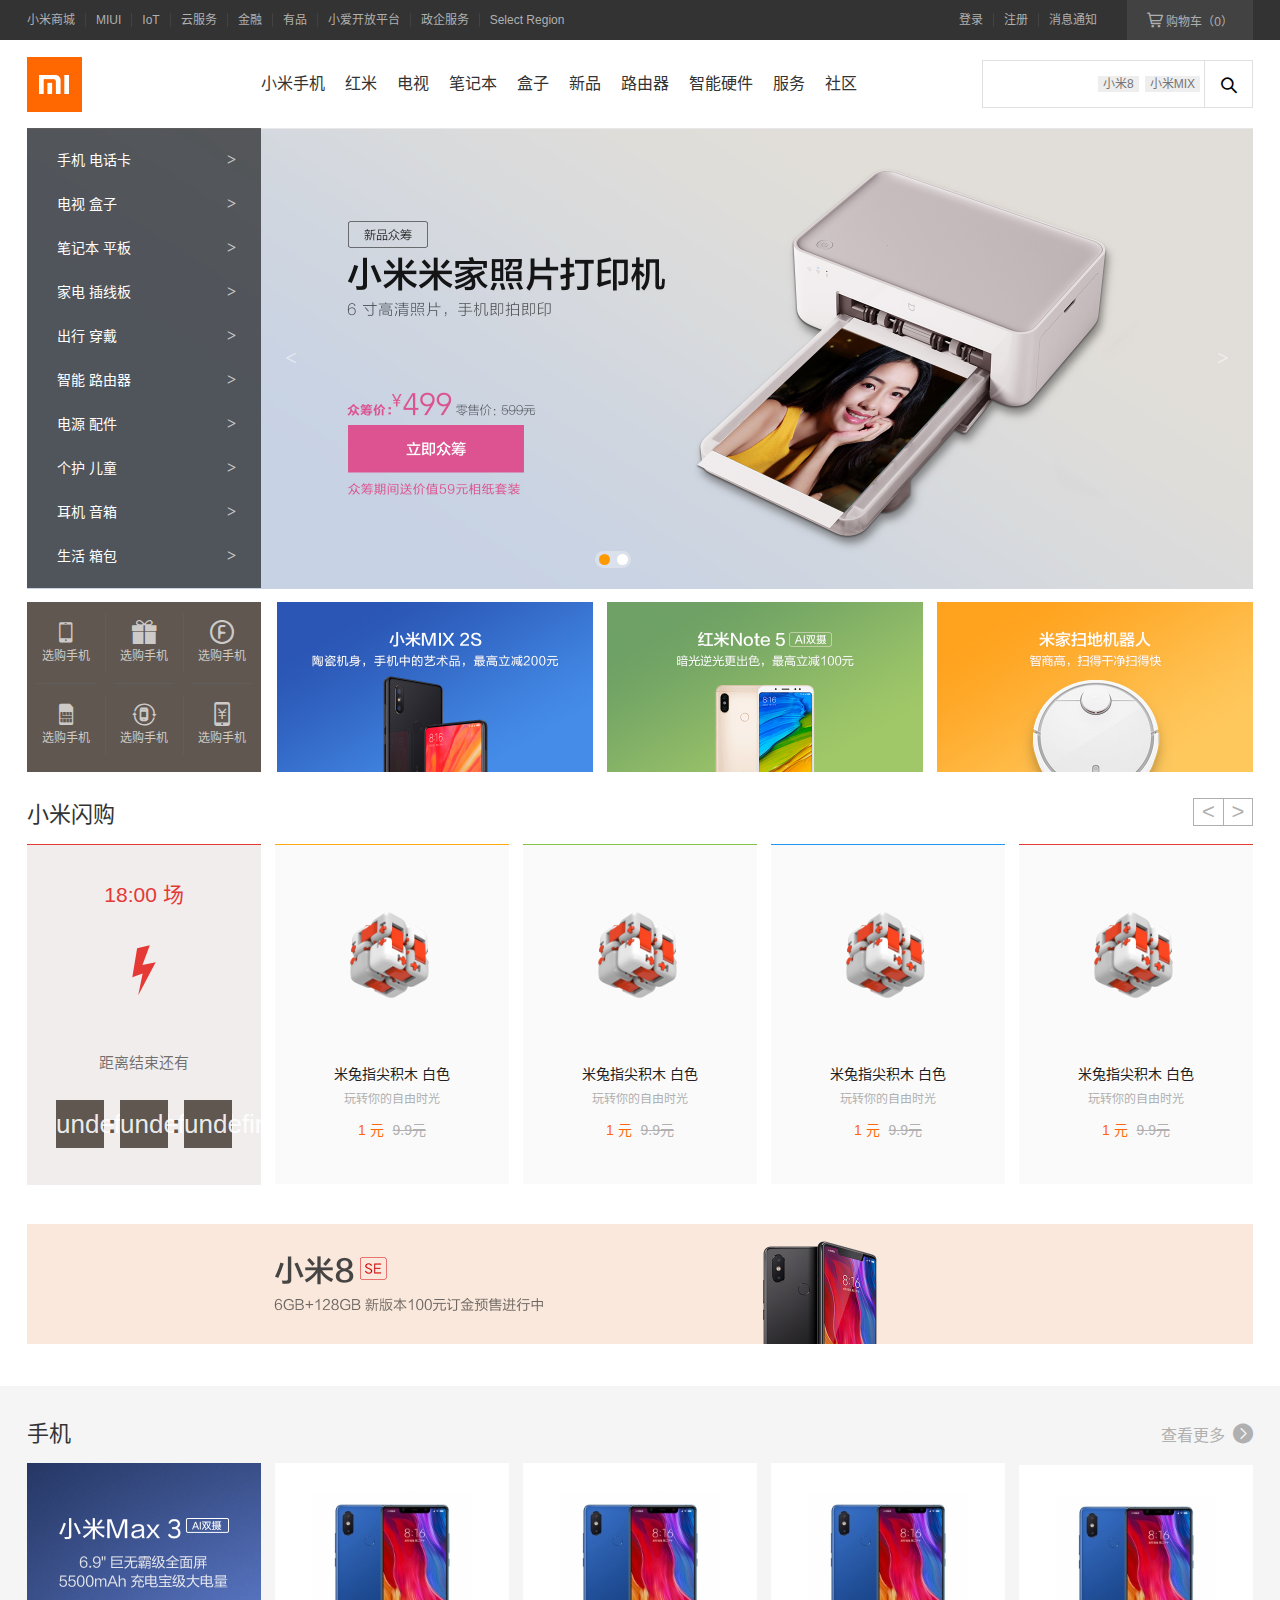
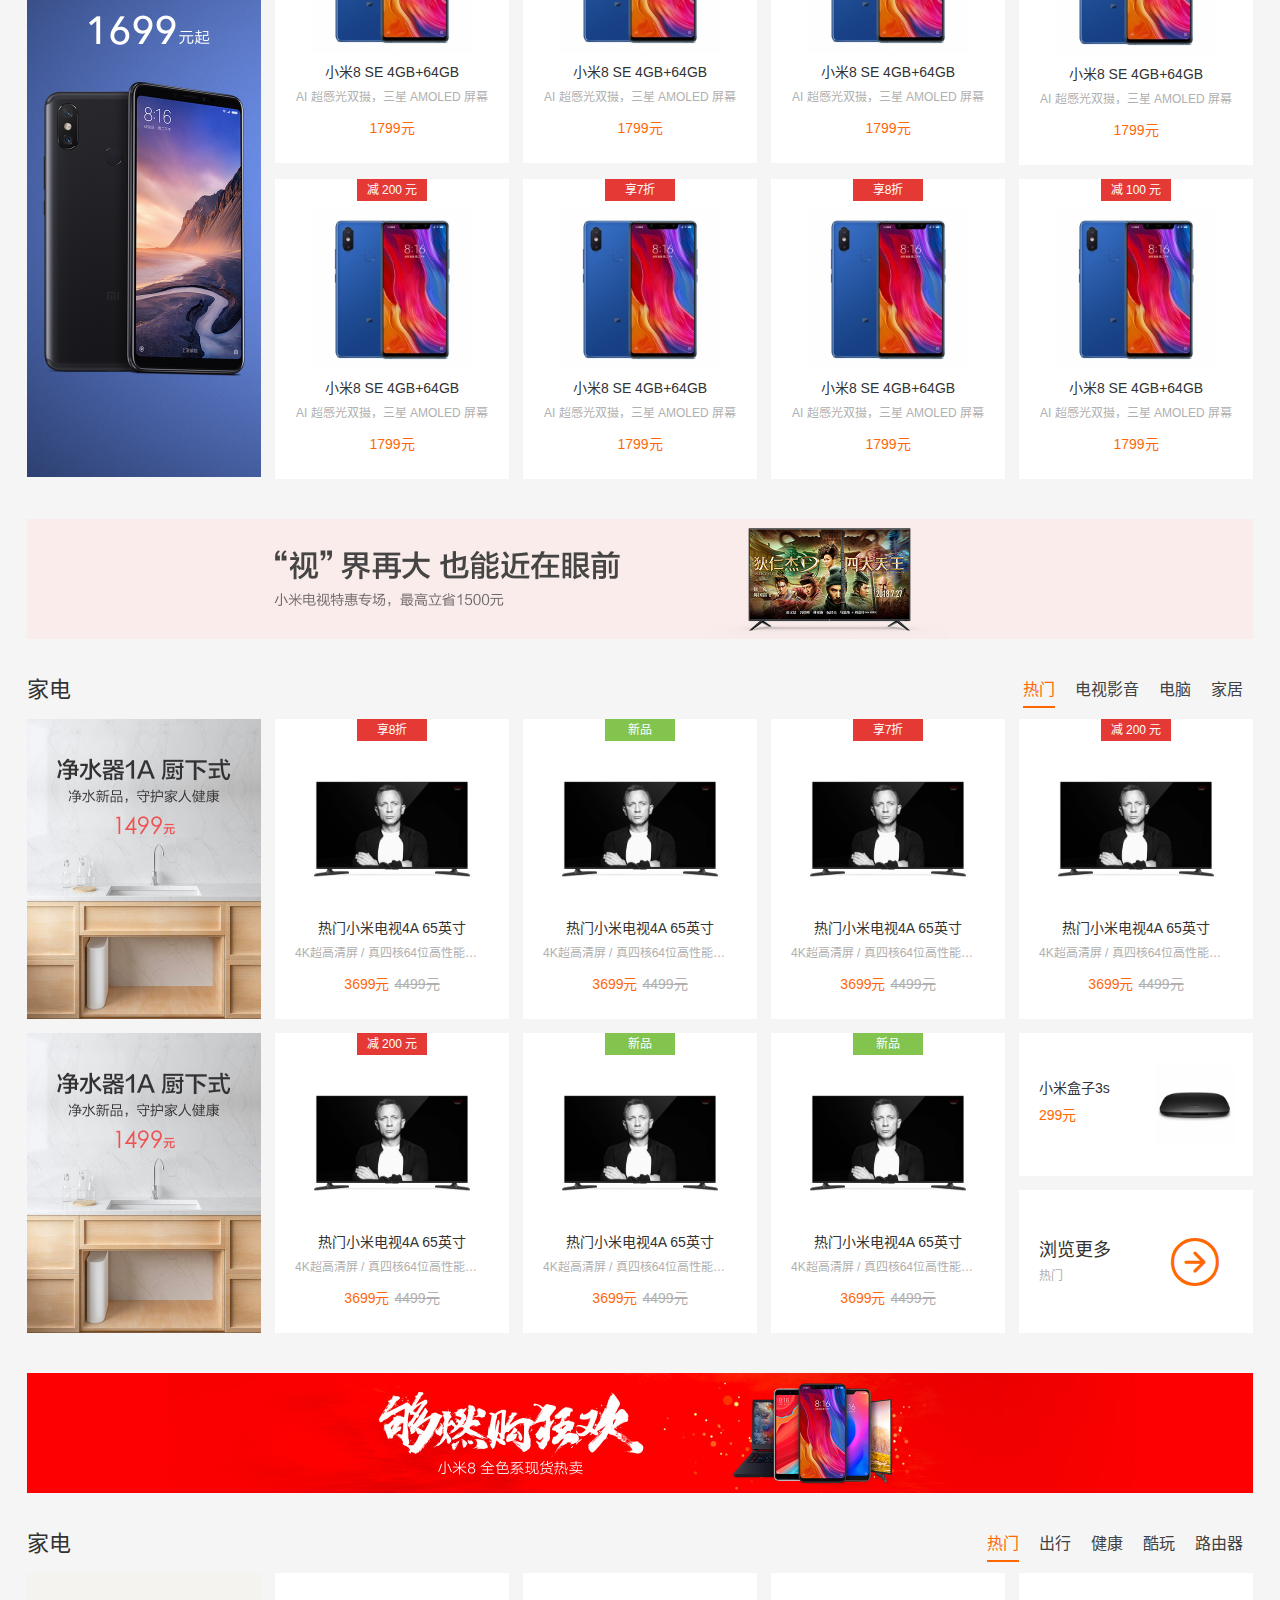
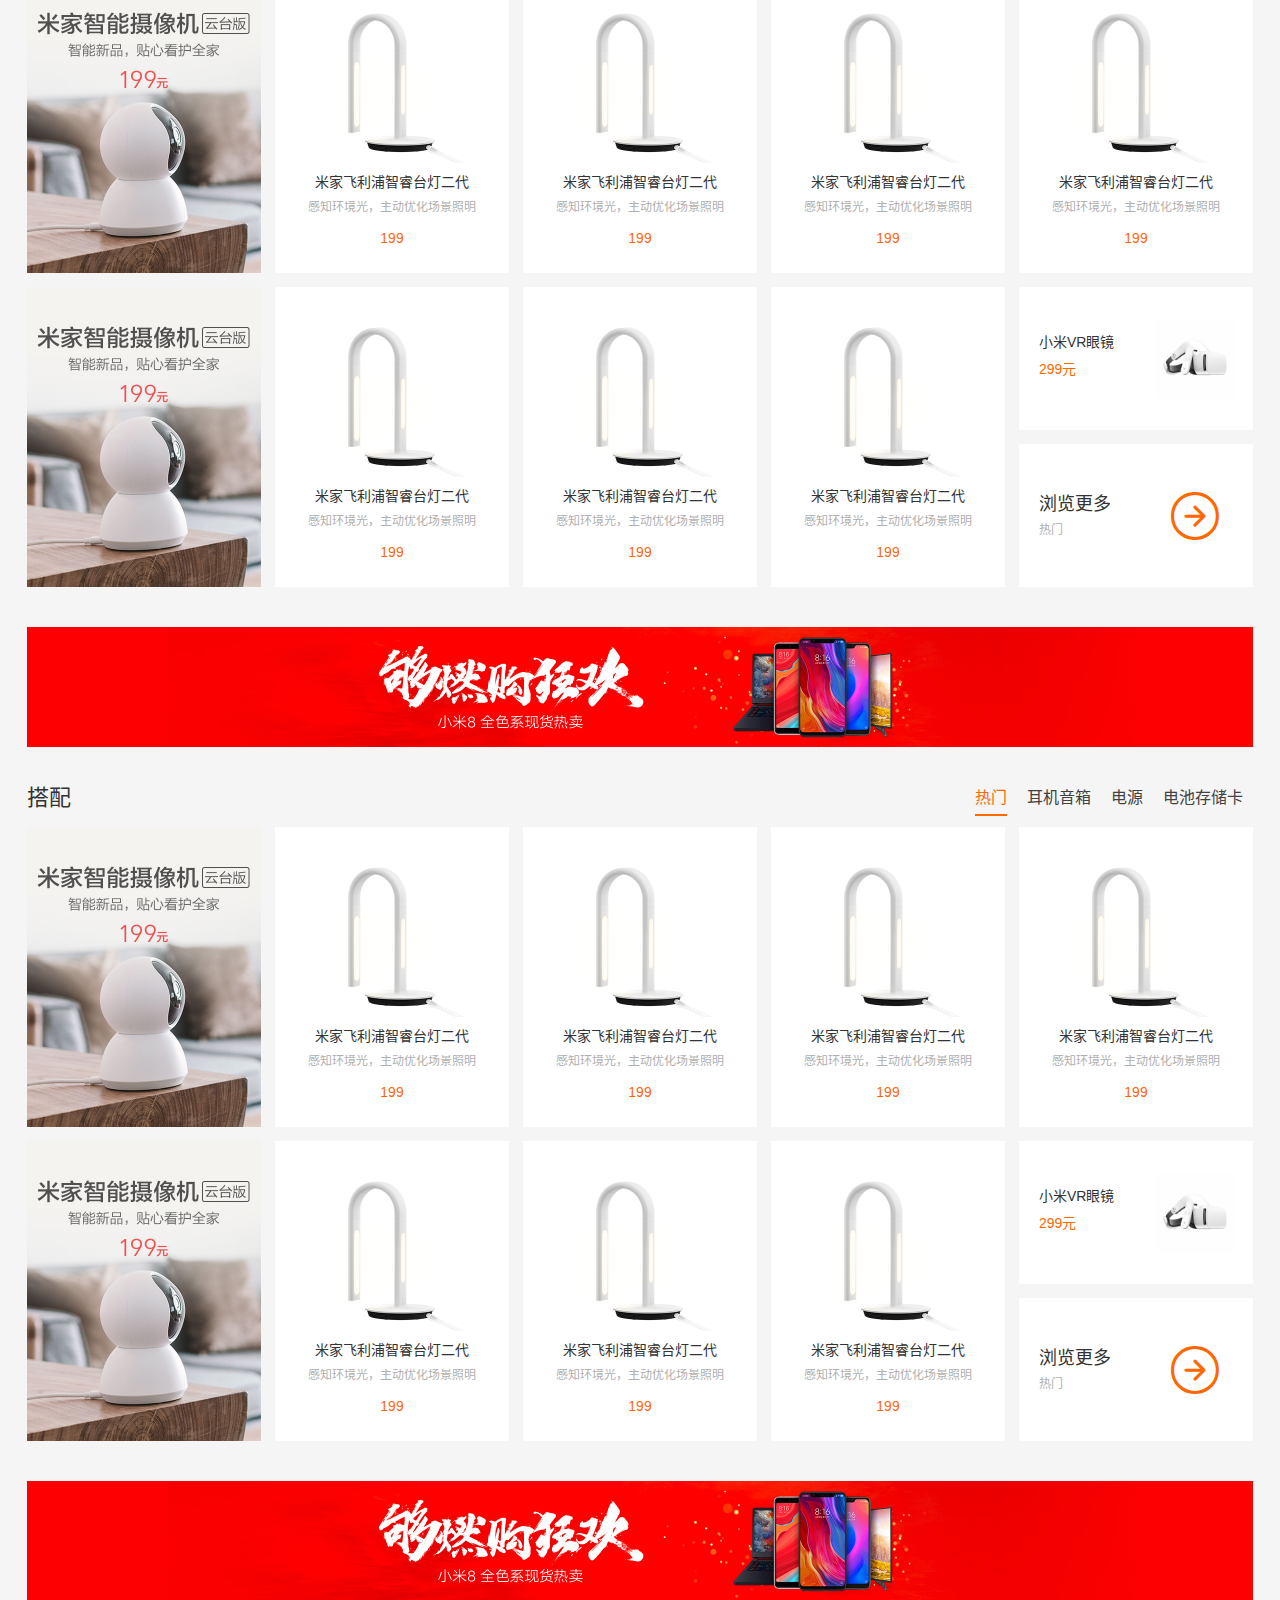
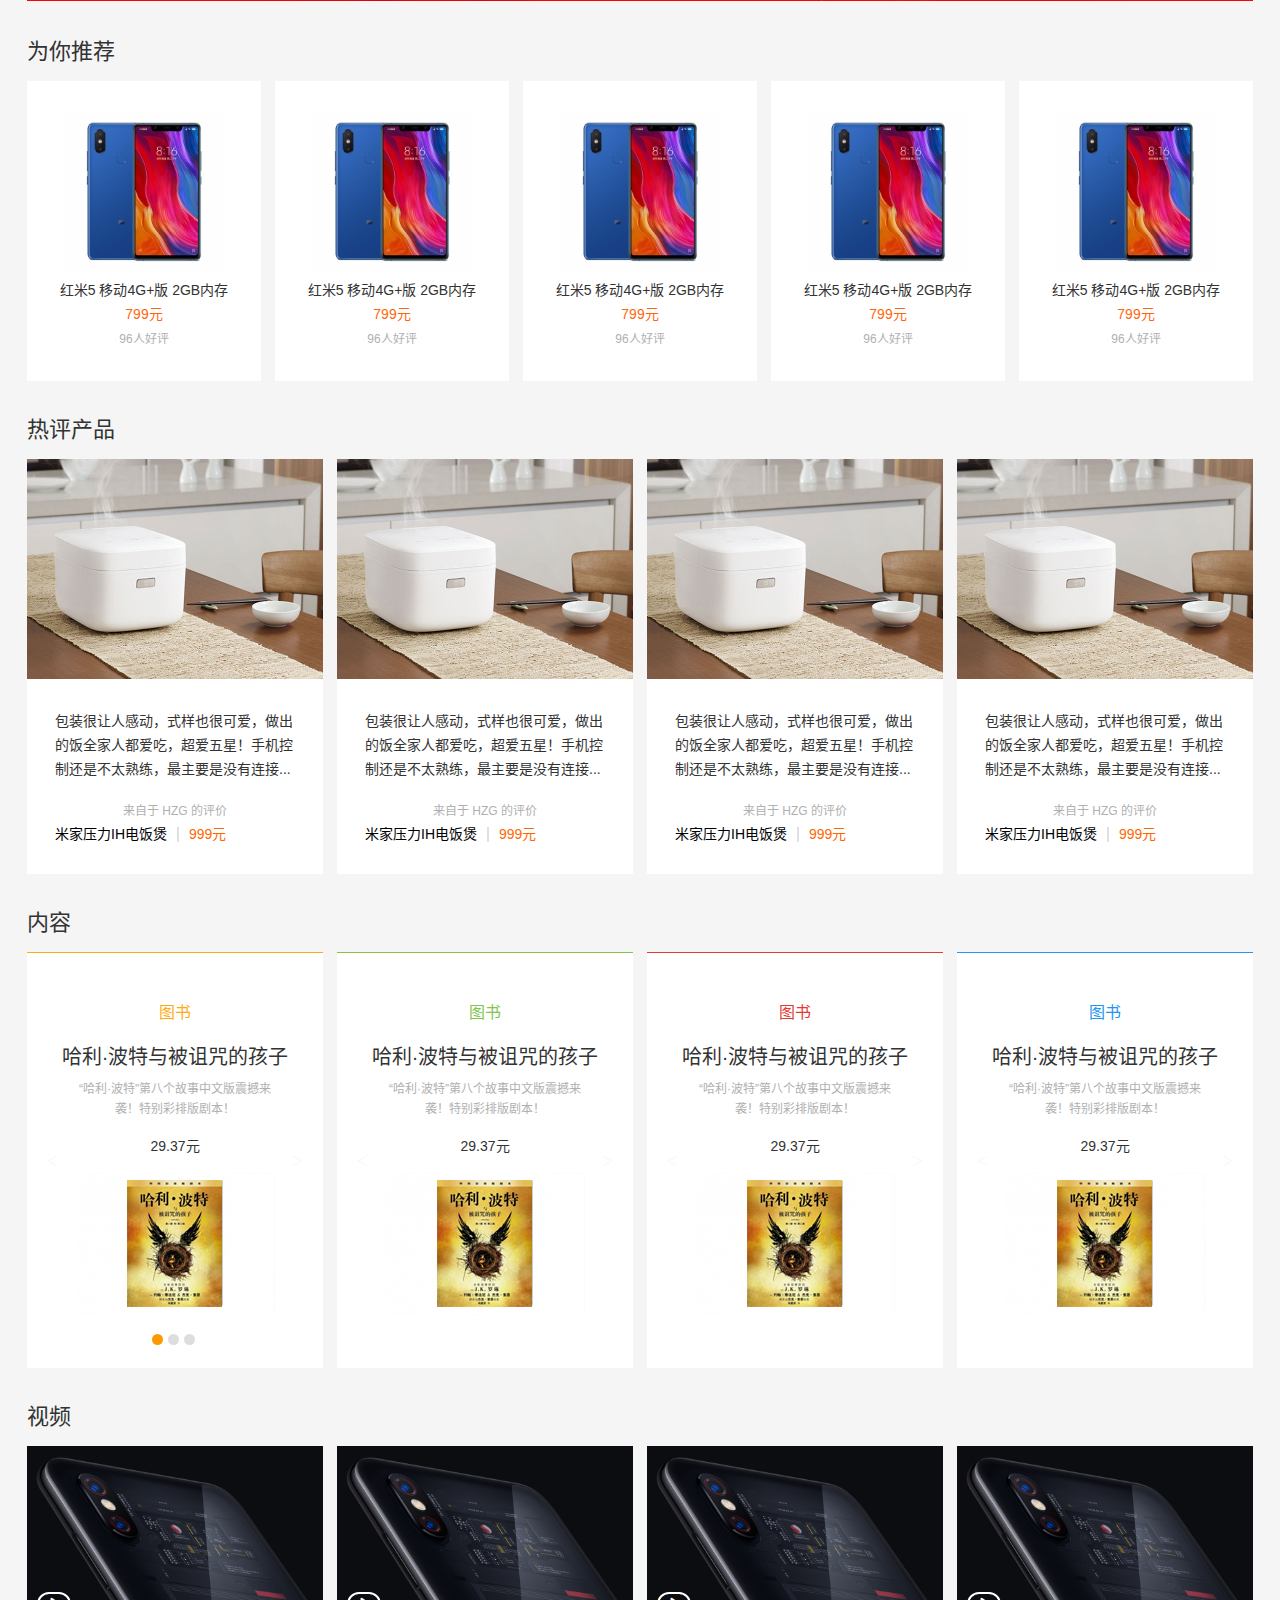
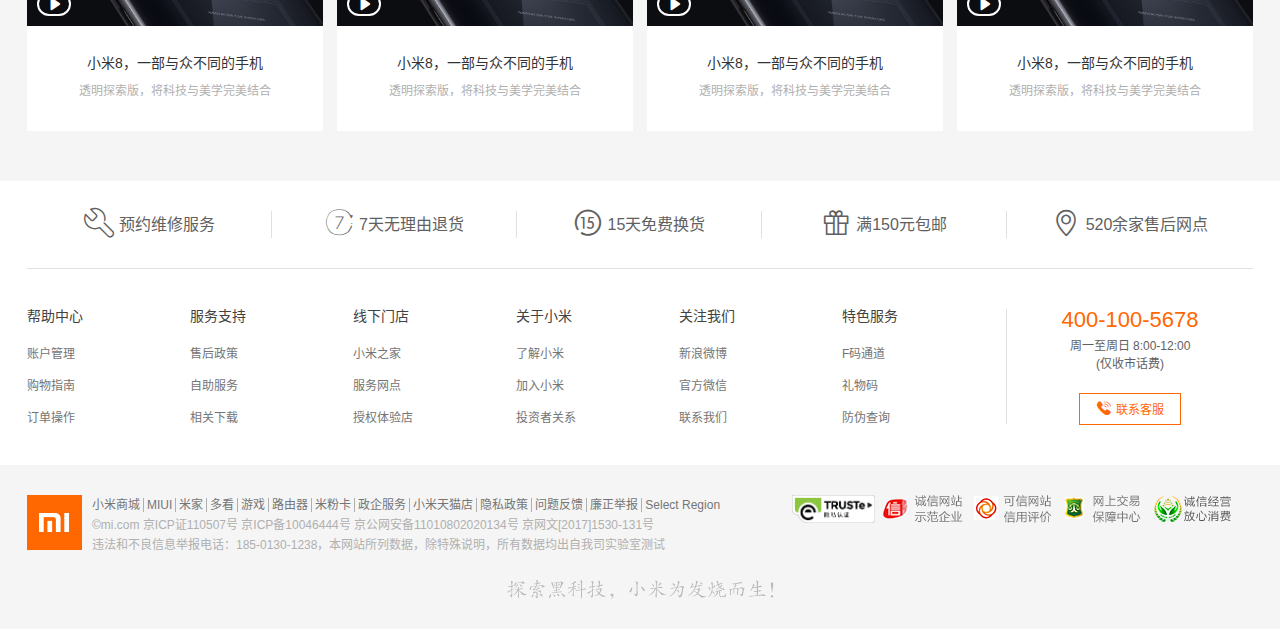
==== commit dd38690f: "试试" ====
--- a/src/main/resources/static/index.html
+++ b/src/main/resources/static/index.html
@@ -1,5 +1,5 @@
 <!DOCTYPE html>
-<html lang="en">
+<html lang="zh-CN" xml:lang="zh-CN" xmlns:th="http://www.thymeleaf.org">
 <head>
 	<meta charset="UTF-8">
 	<title>LY小米商城 - 小米8、小米MIX 2S、红米6 Pro、小米电视官方网站</title>
